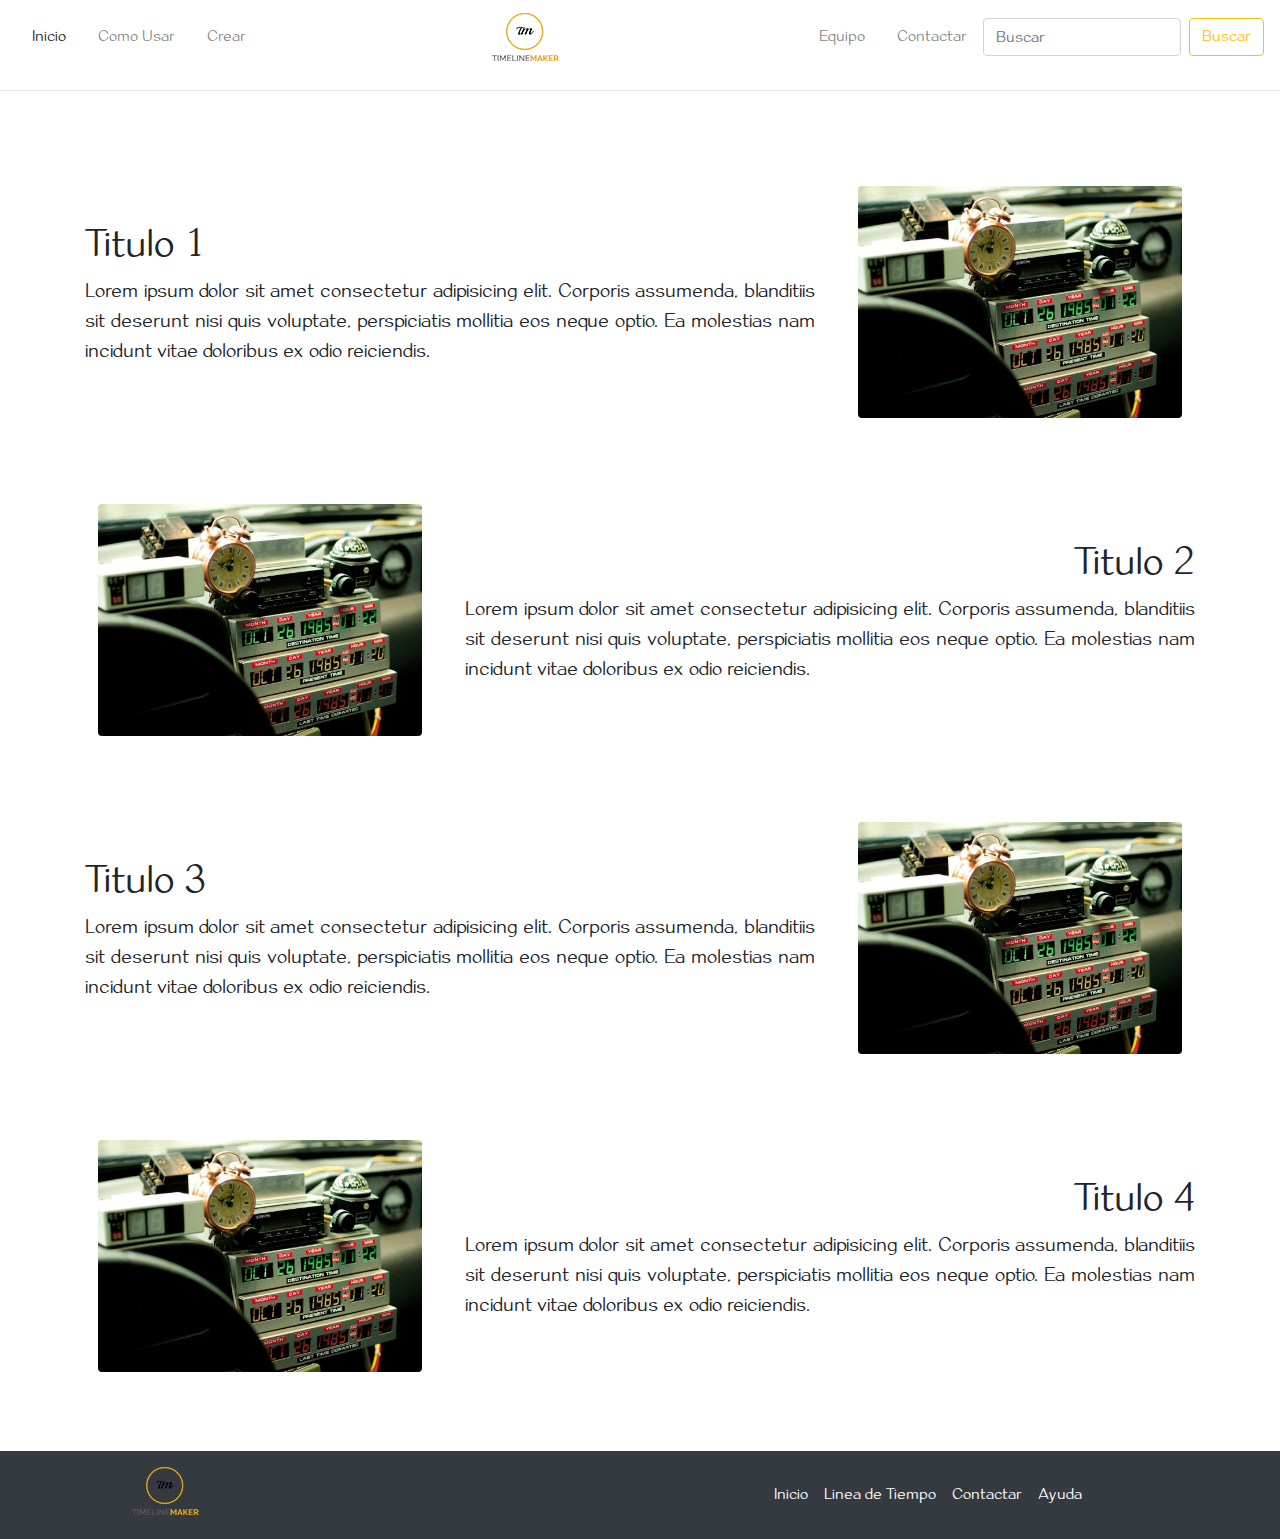
==== ayuda.html @ af00ca88 "enlaces" ====
<!DOCTYPE html>
<html lang="en">
  <head>
    <meta charset="UTF-8" />
    <meta
      name="viewport"
      content="width=device-width, initial-scale=1.0 user-scalable=no"
    />
    <link rel="stylesheet" href="css/bootstrap.min.css" />
    <link rel="stylesheet" href="css/estilo.css" />
    <link rel="stylesheet" href="css/image-modal.css" />
    <script src="js/jquery-3.5.1.min.js"></script>
    <script src="js/bootstrap.min.js"></script>
    <title>Inicio</title>
  </head>
  <body>
    <nav class="navbar navbar-expand-lg navbar-light">
      <!-- LOGO -->
      <!-- Se muestra solo en pantallas pequeñas a la izquierda del menu -->
      <div class="d-block d-sm-none d-sm-block d-md-block d-lg-none">
        <img
          src="img/logo-timelime-maker2.png"
          class="d-inline-block align-top"
          alt="Logo Liga Española"
        />
      </div>

      <button
        class="navbar-toggler"
        type="button"
        data-toggle="collapse"
        data-target="#navbarSupportedContent"
        aria-controls="navbarSupportedContent"
        aria-expanded="false"
        aria-label="Toggle navigation"
      >
        <span class="navbar-toggler-icon"></span>
      </button>

      <div class="collapse navbar-collapse" id="navbarSupportedContent">
        <ul class="navbar-nav mr-auto" id="nav-principal">
          <li class="nav-item active">
            <a class="nav-link" href="index.html">Inicio</a>
          </li>
          <li class="nav-item">
            <a class="nav-link" href="#">Como Usar</a>
          </li>
          <li class="nav-item">
            <a class="nav-link" href="#">Crear</a>
          </li>
        </ul>
        <!-- LOGO -->
        <!-- Se muestra en pantallas grandes al centro del menu -->
        <div class="d-none d-lg-block">
          <a class="navbar-brand" href="index.html">
            <img
              src="img/logo-timelime-maker2.png"
              class="d-inline-block align-top"
              alt="Logo Liga Española"
            />
          </a>
        </div>
        <ul class="navbar-nav ml-auto" id="nav-principal">
          <li class="nav-item">
            <a class="nav-link" href="integrantes.html">Equipo</a>
          </li>
          <li class="nav-item">
            <a class="nav-link" href="Contacto.html">Contactar</a>
          </li>
        </ul>

        <!-- BUSCADOR -->
        <form class="form-inline my-2 my-lg-0">
          <input
            class="form-control mr-sm-2"
            type="search"
            placeholder="Buscar"
            aria-label="Search"
          />
          <button class="btn btn-outline-warning my-2 my-sm-0" type="submit">
            Buscar
          </button>
        </form>
      </div>
    </nav>
    <hr />
    <br />
    <!-- Modal-->
    <div
      class="modal fade bd-example-modal-xl"
      tabindex="-1"
      role="dialog"
      aria-labelledby="myLargeModalLabel"
      aria-hidden="true"
    >
      <div class="modal-dialog modal-xl modal-dialog-centered" role="document">
        <div class="modal-content">
          <div class="modal-header">
            <h5 class="modal-title" id="exampleModalCenterTitle">
              Modal title
            </h5>
            <button
              type="button"
              class="close"
              data-dismiss="modal"
              aria-label="Close"
            >
              <span aria-hidden="true">&times;</span>
            </button>
          </div>
          <div class="modal-body">
            <div id="modal-img" class="text-center"></div>
          </div>
        </div>
      </div>
    </div>
    <!-- CONTAINER -->
    <div class="container">
      <div class="row row-cols-1 row-cols-md-2 justify-content-center mt-5">
        <div class="col-12 col-md-8 mb-4 align-self-center">
          <h1 id="titulo1">Titulo 1</h1>
          <p class="lead text-justify">
            Lorem ipsum dolor sit amet consectetur adipisicing elit. Corporis
            assumenda, blanditiis sit deserunt nisi quis voluptate, perspiciatis
            mollitia eos neque optio. Ea molestias nam incidunt vitae doloribus
            ex odio reiciendis.
          </p>
        </div>

        <div class="col-12 col-md-4 align-self-center mb-4 text-ceter">
          <button
            type="button"
            class="btn btn-link enlace"
            value="1"
            data-toggle="modal"
            data-target=".bd-example-modal-xl"
          >
            <img src="img/prueba.jpg" class="rounded imagen" alt="" />
          </button>
        </div>
      </div>
      <div class="row row-cols-1 row-cols-md-2 justify-content-center mt-5">
        <div class="col-12 col-md-8 mb-4 order-1 order-md-12 align-self-center">
          <h1 id="titulo2" class="text-md-right text-left">Titulo 2</h1>
          <p class="lead text-justify">
            Lorem ipsum dolor sit amet consectetur adipisicing elit. Corporis
            assumenda, blanditiis sit deserunt nisi quis voluptate, perspiciatis
            mollitia eos neque optio. Ea molestias nam incidunt vitae doloribus
            ex odio reiciendis.
          </p>
        </div>
        <div class="col-12 col-md-4 order-12 order-md-1 align-self-center mb-4">
          <button
            type="button"
            class="btn btn-link enlace"
            value="2"
            data-toggle="modal"
            data-target=".bd-example-modal-xl"
          >
            <img src="img/prueba.jpg" class="rounded imagen" alt="" />
          </button>
        </div>
      </div>
      <div class="row row-cols-1 row-cols-md-2 justify-content-center mt-5">
        <div class="col-12 col-md-8 mb-4 align-self-center">
          <h1 id="titulo3">Titulo 3</h1>
          <p class="lead text-justify">
            Lorem ipsum dolor sit amet consectetur adipisicing elit. Corporis
            assumenda, blanditiis sit deserunt nisi quis voluptate, perspiciatis
            mollitia eos neque optio. Ea molestias nam incidunt vitae doloribus
            ex odio reiciendis.
          </p>
        </div>
        <div class="col-12 col-md-4 align-self-center mb-4">
          <button
            type="button"
            class="btn btn-link enlace"
            value="3"
            data-toggle="modal"
            data-target=".bd-example-modal-xl"
          >
            <img src="img/prueba.jpg" class="rounded imagen" alt="" />
          </button>
        </div>
      </div>
      <div class="row row-cols-1 row-cols-md-2 justify-content-center mt-5">
        <div class="col-12 col-md-8 mb-4 order-1 order-md-12 align-self-center">
          <h1 id="titulo4" class="text-md-right text-left">Titulo 4</h1>
          <p class="lead text-justify">
            Lorem ipsum dolor sit amet consectetur adipisicing elit. Corporis
            assumenda, blanditiis sit deserunt nisi quis voluptate, perspiciatis
            mollitia eos neque optio. Ea molestias nam incidunt vitae doloribus
            ex odio reiciendis.
          </p>
        </div>
        <div class="col-12 col-md-4 order-12 order-md-1 align-self-center mb-4">
          <button
            type="button"
            class="btn btn-link enlace"
            value="4"
            data-toggle="modal"
            data-target=".bd-example-modal-xl"
          >
            <img src="img/prueba.jpg" class="rounded imagen" alt="" />
          </button>
        </div>
      </div>
    </div>
    <br /><br />
    <script src="js/ayuda.js"></script>
    <!-- FOOTER -->
    <footer class="footer mt-auto py-3">
      <div class="container">
        <div class="row">
          <div class="col-md-2 text-center">
            <img src="img/logo-timelime-maker2.png" alt="Logo La Liga Española" />
          </div>
          <div class="col-md-5 ml-auto">
            <nav class="navbar navbar-expand-lg" id="footer-nav">
              <ul class="navbar-nav">
                <li class="nav-item active">
                  <a class="nav-link" href="index.html">Inicio</a>
                </li>
                <li class="nav-item">
                  <a class="nav-link" href="#">Linea de Tiempo</a>
                </li>
                <li class="nav-item">
                  <a class="nav-link" href="#">Contactar</a>
                </li>
                <li class="nav-item">
                  <a class="nav-link" href="#">Ayuda</a>
                </li>
              </ul>
            </nav>
          </div>
        </div>
      </div>
    </footer>
  </body>
</html>
---- css/estilo.css ----
/* .img-slider {
    width: 100%;
} */

/* .carousel-item {
    width: 100%;
    max-height: 890px
} */

body {
    font-family: 'Violina Regular';
    /* font-family: 'Kingsmen_D'; */
}

/* Estilos para nav */
nav #nav-principal li a {
    padding: 0.5rem 1rem;
    transition: all 0.2s linear;
    border-radius: 5px;
}

nav #nav-principal li a:hover {
    color: white;
    background: #F5A623;
}

/* Modificando tamaño a img de slider */
#tam-img1 {
    height: 780px;
}

#tam-img2 {
    height: 780px;
}

#tam-img3 {
    height: 780px;
}

#texto-slider {
    margin-bottom: 320px;
}

/* Diseñando estilo para footer */
footer {
    background-color: #343a40;
}

#footer-nav ul li a {
    color: white;

}

/* Modificando tamaño a slider para dispositivos con pantalla pequeña */

@media (max-width: 480px) {

    .carousel-inner {
        width: 100%;
        max-height: 500px !important;
    }
}


/* FUENTES */

@font-face {
    font-family: 'Violina Regular';
    src: url('../font/Violina\ Regular.otf');
}

@font-face {
    font-family: 'Kingsmen_D';
    src: url('../font/Kingsmen_D.otf');
}
---- css/image-modal.css ----
.imagen_modal {
  width: 100%;
}
.imagen {
  width: 100%;
}
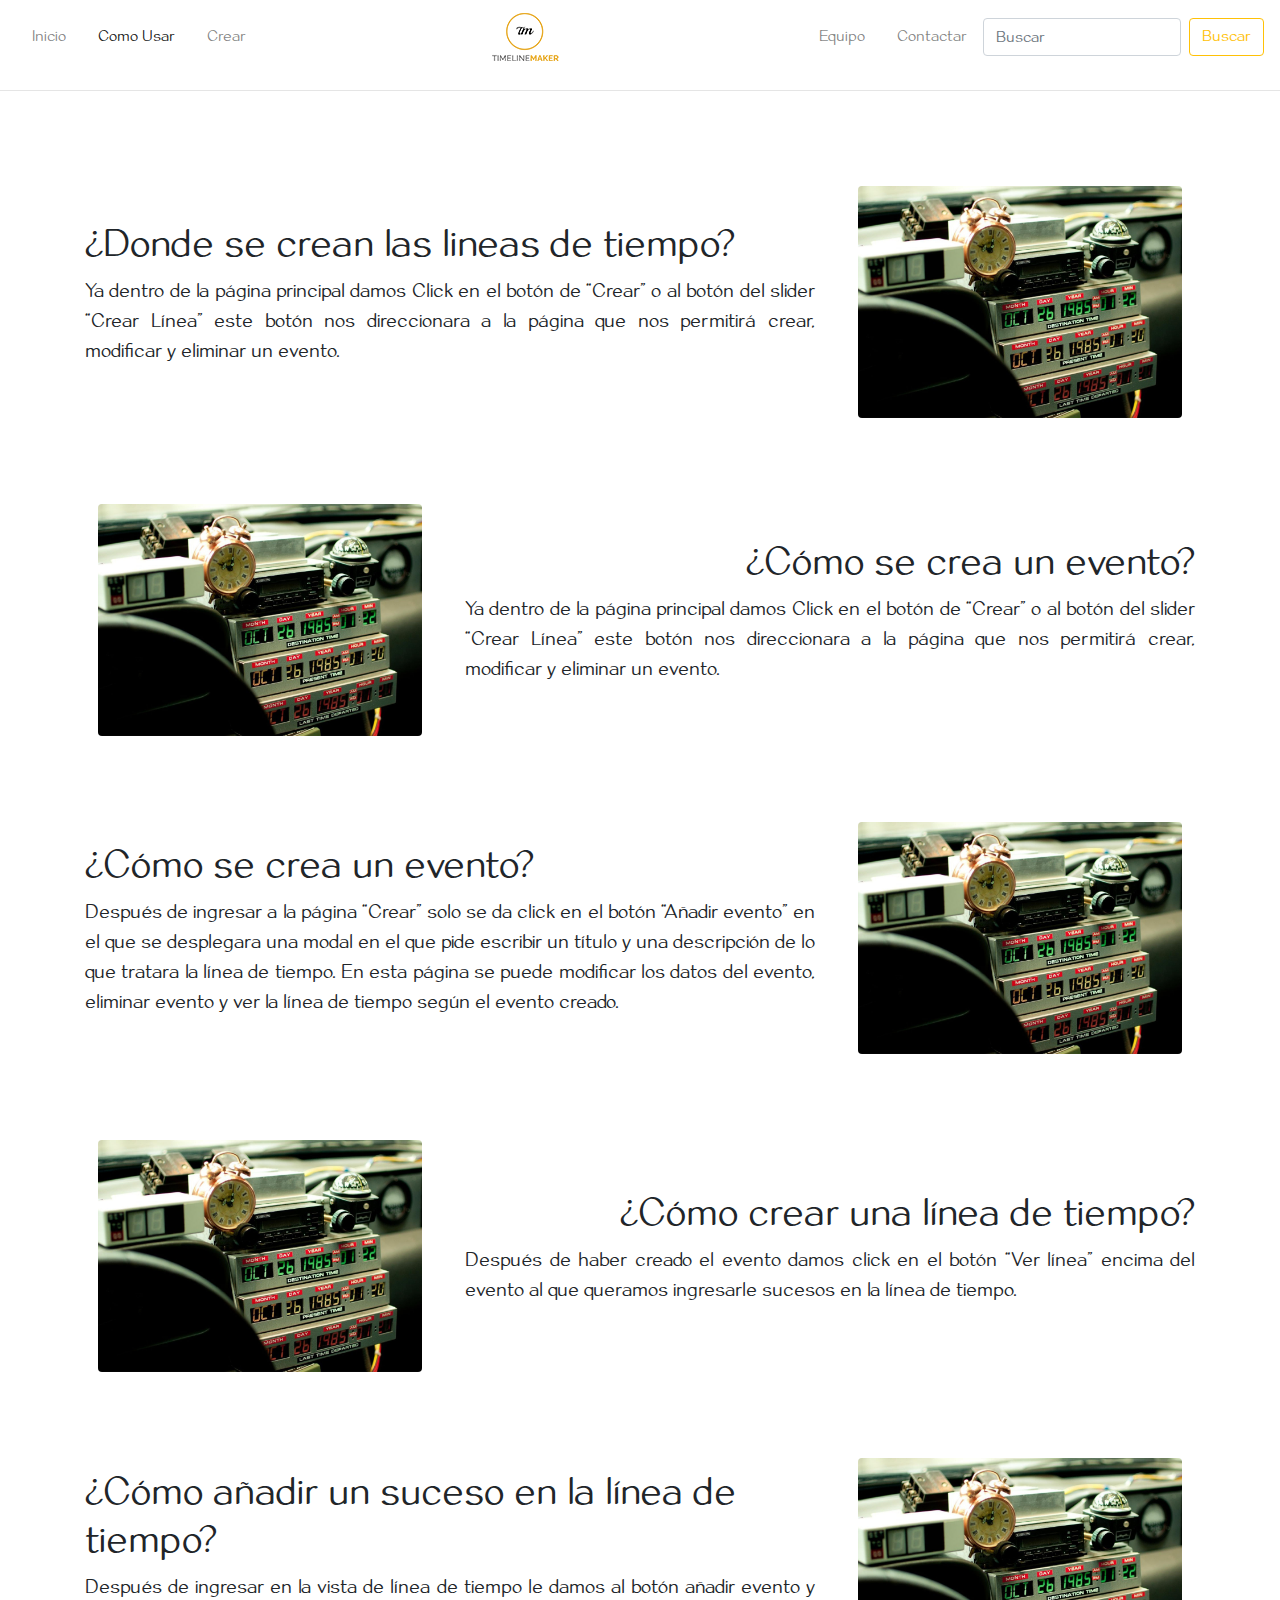
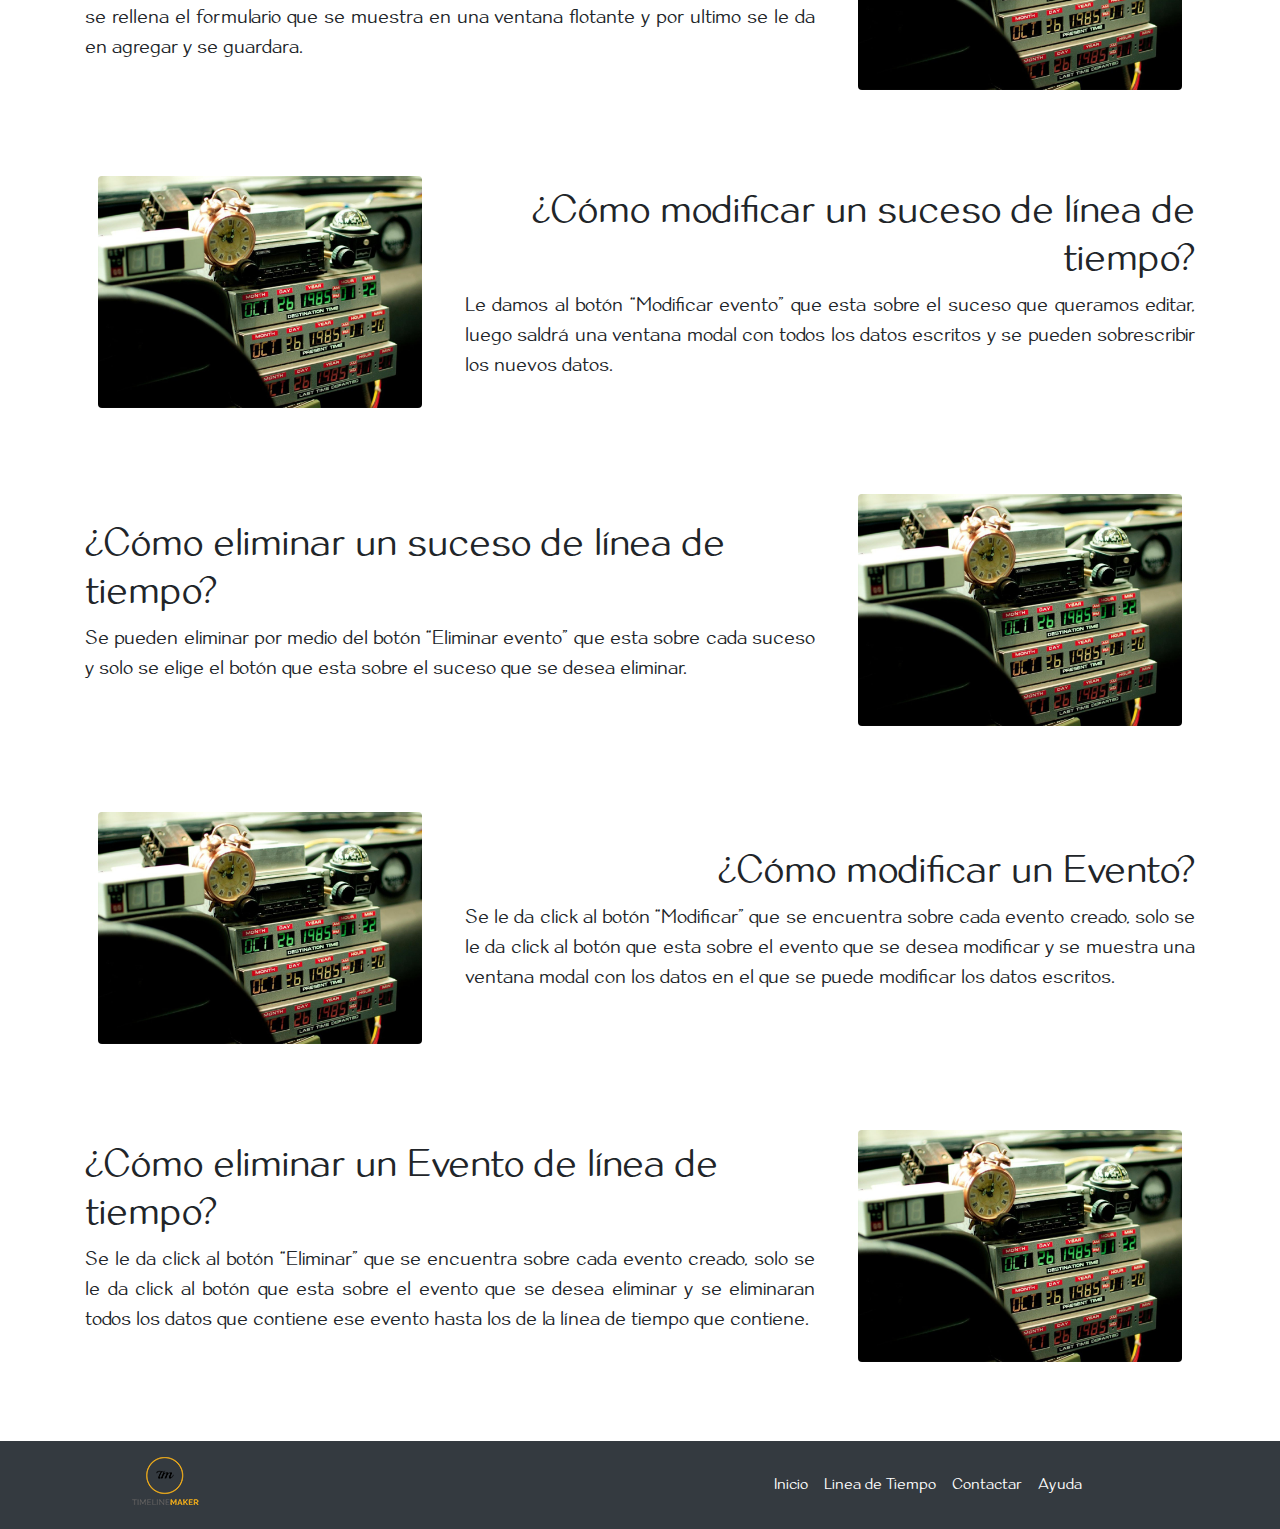
==== commit b7909a0c: "Modificando url y haciendo tutorial de ayuda" ====
--- a/ayuda.html
+++ b/ayuda.html
@@ -39,14 +39,14 @@
 
       <div class="collapse navbar-collapse" id="navbarSupportedContent">
         <ul class="navbar-nav mr-auto" id="nav-principal">
+          <li class="nav-item">
+            <a class="nav-link" href="index.html">Inicio</a>
+          </li>
           <li class="nav-item active">
-            <a class="nav-link" href="index.html">Inicio</a>
+            <a class="nav-link" href="#">Como Usar</a>
           </li>
           <li class="nav-item">
-            <a class="nav-link" href="#">Como Usar</a>
-          </li>
-          <li class="nav-item">
-            <a class="nav-link" href="#">Crear</a>
+            <a class="nav-link" href="crear.html">Crear</a>
           </li>
         </ul>
         <!-- LOGO -->
@@ -118,12 +118,11 @@
     <div class="container">
       <div class="row row-cols-1 row-cols-md-2 justify-content-center mt-5">
         <div class="col-12 col-md-8 mb-4 align-self-center">
-          <h1 id="titulo1">Titulo 1</h1>
-          <p class="lead text-justify">
-            Lorem ipsum dolor sit amet consectetur adipisicing elit. Corporis
-            assumenda, blanditiis sit deserunt nisi quis voluptate, perspiciatis
-            mollitia eos neque optio. Ea molestias nam incidunt vitae doloribus
-            ex odio reiciendis.
+          <h1 id="titulo1">¿Donde se crean las lineas de tiempo?</h1>
+          <p class="lead text-justify">
+            Ya dentro de la página principal damos Click en el botón de “Crear”
+            o al botón del slider “Crear Línea” este botón nos direccionara a la
+            página que nos permitirá crear, modificar y eliminar un evento.
           </p>
         </div>
 
@@ -141,12 +140,13 @@
       </div>
       <div class="row row-cols-1 row-cols-md-2 justify-content-center mt-5">
         <div class="col-12 col-md-8 mb-4 order-1 order-md-12 align-self-center">
-          <h1 id="titulo2" class="text-md-right text-left">Titulo 2</h1>
-          <p class="lead text-justify">
-            Lorem ipsum dolor sit amet consectetur adipisicing elit. Corporis
-            assumenda, blanditiis sit deserunt nisi quis voluptate, perspiciatis
-            mollitia eos neque optio. Ea molestias nam incidunt vitae doloribus
-            ex odio reiciendis.
+          <h1 id="titulo2" class="text-md-right text-left">
+            ¿Cómo se crea un evento?
+          </h1>
+          <p class="lead text-justify">
+            Ya dentro de la página principal damos Click en el botón de “Crear”
+            o al botón del slider “Crear Línea” este botón nos direccionara a la
+            página que nos permitirá crear, modificar y eliminar un evento.
           </p>
         </div>
         <div class="col-12 col-md-4 order-12 order-md-1 align-self-center mb-4">
@@ -163,12 +163,13 @@
       </div>
       <div class="row row-cols-1 row-cols-md-2 justify-content-center mt-5">
         <div class="col-12 col-md-8 mb-4 align-self-center">
-          <h1 id="titulo3">Titulo 3</h1>
-          <p class="lead text-justify">
-            Lorem ipsum dolor sit amet consectetur adipisicing elit. Corporis
-            assumenda, blanditiis sit deserunt nisi quis voluptate, perspiciatis
-            mollitia eos neque optio. Ea molestias nam incidunt vitae doloribus
-            ex odio reiciendis.
+          <h1 id="titulo3">¿Cómo se crea un evento?</h1>
+          <p class="lead text-justify">
+            Después de ingresar a la página “Crear” solo se da click en el botón
+            “Añadir evento” en el que se desplegara una modal en el que pide
+            escribir un título y una descripción de lo que tratara la línea de
+            tiempo. En esta página se puede modificar los datos del evento,
+            eliminar evento y ver la línea de tiempo según el evento creado.
           </p>
         </div>
         <div class="col-12 col-md-4 align-self-center mb-4">
@@ -185,12 +186,13 @@
       </div>
       <div class="row row-cols-1 row-cols-md-2 justify-content-center mt-5">
         <div class="col-12 col-md-8 mb-4 order-1 order-md-12 align-self-center">
-          <h1 id="titulo4" class="text-md-right text-left">Titulo 4</h1>
-          <p class="lead text-justify">
-            Lorem ipsum dolor sit amet consectetur adipisicing elit. Corporis
-            assumenda, blanditiis sit deserunt nisi quis voluptate, perspiciatis
-            mollitia eos neque optio. Ea molestias nam incidunt vitae doloribus
-            ex odio reiciendis.
+          <h1 id="titulo4" class="text-md-right text-left">
+            ¿Cómo crear una línea de tiempo?
+          </h1>
+          <p class="lead text-justify">
+            Después de haber creado el evento damos click en el botón “Ver
+            línea” encima del evento al que queramos ingresarle sucesos en la
+            línea de tiempo.
           </p>
         </div>
         <div class="col-12 col-md-4 order-12 order-md-1 align-self-center mb-4">
@@ -198,6 +200,120 @@
             type="button"
             class="btn btn-link enlace"
             value="4"
+            data-toggle="modal"
+            data-target=".bd-example-modal-xl"
+          >
+            <img src="img/prueba.jpg" class="rounded imagen" alt="" />
+          </button>
+        </div>
+      </div>
+      <div class="row row-cols-1 row-cols-md-2 justify-content-center mt-5">
+        <div class="col-12 col-md-8 mb-4 align-self-center">
+          <h1 id="titulo1">¿Cómo añadir un suceso en la línea de tiempo?</h1>
+          <p class="lead text-justify">
+            Después de ingresar en la vista de línea de tiempo le damos al botón
+            añadir evento y se rellena el formulario que se muestra en una
+            ventana flotante y por ultimo se le da en agregar y se guardara.
+          </p>
+        </div>
+
+        <div class="col-12 col-md-4 align-self-center mb-4 text-ceter">
+          <button
+            type="button"
+            class="btn btn-link enlace"
+            value="5"
+            data-toggle="modal"
+            data-target=".bd-example-modal-xl"
+          >
+            <img src="img/prueba.jpg" class="rounded imagen" alt="" />
+          </button>
+        </div>
+      </div>
+      <div class="row row-cols-1 row-cols-md-2 justify-content-center mt-5">
+        <div class="col-12 col-md-8 mb-4 order-1 order-md-12 align-self-center">
+          <h1 id="titulo4" class="text-md-right text-left">
+            ¿Cómo modificar un suceso de línea de tiempo?
+          </h1>
+          <p class="lead text-justify">
+            Le damos al botón “Modificar evento” que esta sobre el suceso que
+            queramos editar, luego saldrá una ventana modal con todos los datos
+            escritos y se pueden sobrescribir los nuevos datos.
+          </p>
+        </div>
+        <div class="col-12 col-md-4 order-12 order-md-1 align-self-center mb-4">
+          <button
+            type="button"
+            class="btn btn-link enlace"
+            value="6"
+            data-toggle="modal"
+            data-target=".bd-example-modal-xl"
+          >
+            <img src="img/prueba.jpg" class="rounded imagen" alt="" />
+          </button>
+        </div>
+      </div>
+      <div class="row row-cols-1 row-cols-md-2 justify-content-center mt-5">
+        <div class="col-12 col-md-8 mb-4 align-self-center">
+          <h1 id="titulo1">¿Cómo eliminar un suceso de línea de tiempo?</h1>
+          <p class="lead text-justify">
+            Se pueden eliminar por medio del botón “Eliminar evento” que esta
+            sobre cada suceso y solo se elige el botón que esta sobre el suceso
+            que se desea eliminar.
+          </p>
+        </div>
+
+        <div class="col-12 col-md-4 align-self-center mb-4 text-ceter">
+          <button
+            type="button"
+            class="btn btn-link enlace"
+            value="7"
+            data-toggle="modal"
+            data-target=".bd-example-modal-xl"
+          >
+            <img src="img/prueba.jpg" class="rounded imagen" alt="" />
+          </button>
+        </div>
+      </div>
+      <div class="row row-cols-1 row-cols-md-2 justify-content-center mt-5">
+        <div class="col-12 col-md-8 mb-4 order-1 order-md-12 align-self-center">
+          <h1 id="titulo4" class="text-md-right text-left">
+            ¿Cómo modificar un Evento?
+          </h1>
+          <p class="lead text-justify">
+            Se le da click al botón “Modificar” que se encuentra sobre cada
+            evento creado, solo se le da click al botón que esta sobre el evento
+            que se desea modificar y se muestra una ventana modal con los datos
+            en el que se puede modificar los datos escritos.
+          </p>
+        </div>
+        <div class="col-12 col-md-4 order-12 order-md-1 align-self-center mb-4">
+          <button
+            type="button"
+            class="btn btn-link enlace"
+            value="8"
+            data-toggle="modal"
+            data-target=".bd-example-modal-xl"
+          >
+            <img src="img/prueba.jpg" class="rounded imagen" alt="" />
+          </button>
+        </div>
+      </div>
+      <div class="row row-cols-1 row-cols-md-2 justify-content-center mt-5">
+        <div class="col-12 col-md-8 mb-4 align-self-center">
+          <h1 id="titulo1">¿Cómo eliminar un Evento de línea de tiempo?</h1>
+          <p class="lead text-justify">
+            Se le da click al botón “Eliminar” que se encuentra sobre cada
+            evento creado, solo se le da click al botón que esta sobre el evento
+            que se desea eliminar y se eliminaran todos los datos que contiene
+            ese evento hasta los de la línea de tiempo que contiene.
+          </p>
+        </div>
+
+        <div class="col-12 col-md-4 align-self-center mb-4 text-ceter">
+          <button
+            type="button"
+            class="btn btn-link enlace"
+            value="9"
             data-toggle="modal"
             data-target=".bd-example-modal-xl"
           >
@@ -213,7 +329,10 @@
       <div class="container">
         <div class="row">
           <div class="col-md-2 text-center">
-            <img src="img/logo-timelime-maker2.png" alt="Logo La Liga Española" />
+            <img
+              src="img/logo-timelime-maker2.png"
+              alt="Logo La Liga Española"
+            />
           </div>
           <div class="col-md-5 ml-auto">
             <nav class="navbar navbar-expand-lg" id="footer-nav">
@@ -222,10 +341,10 @@
                   <a class="nav-link" href="index.html">Inicio</a>
                 </li>
                 <li class="nav-item">
-                  <a class="nav-link" href="#">Linea de Tiempo</a>
+                  <a class="nav-link" href="crear.html">Linea de Tiempo</a>
                 </li>
                 <li class="nav-item">
-                  <a class="nav-link" href="#">Contactar</a>
+                  <a class="nav-link" href="Contacto.html">Contactar</a>
                 </li>
                 <li class="nav-item">
                   <a class="nav-link" href="#">Ayuda</a>
--- a/css/estilo.css
+++ b/css/estilo.css
@@ -1,12 +1,3 @@
-/* .img-slider {
-    width: 100%;
-} */
-
-/* .carousel-item {
-    width: 100%;
-    max-height: 890px
-} */
-
 body {
     font-family: 'Violina Regular';
     /* font-family: 'Kingsmen_D'; */
@@ -24,26 +15,23 @@
     background: #F5A623;
 }
 
-/* Modificando tamaño a img de slider */
-#tam-img1 {
-    height: 780px;
+#texto-slider{
+    margin-bottom: 40%;
 }
 
-#tam-img2 {
-    height: 780px;
+
+/* Diseñando estilo para footer */
+.footer {
+    width: 100%;
+    background-color: #343a40;
 }
 
-#tam-img3 {
-    height: 780px;
+.footer-copyright{
+    color: white;
 }
 
-#texto-slider {
-    margin-bottom: 320px;
-}
-
-/* Diseñando estilo para footer */
-footer {
-    background-color: #343a40;
+.footer-text{
+    color: #F5A623;
 }
 
 #footer-nav ul li a {
@@ -53,14 +41,41 @@
 
 /* Modificando tamaño a slider para dispositivos con pantalla pequeña */
 
-@media (max-width: 480px) {
+/* @media (min-width: 480px) {
 
-    .carousel-inner {
-        width: 100%;
-        max-height: 500px !important;
+    #texto-slider{
+        margin-top: 250px;
     }
+
+    #texto-slider h1{
+        font-size: 1em;
+    }
+
+} */
+
+@media (max-width: 768px) {
+
+    #texto-slider{
+        margin-bottom: 25%;
+    }
+
+    #texto-slider h1{
+        font-size: 1.5em;
+    }
+
 }
 
+@media (max-width: 1024px) {
+
+    #texto-slider{
+        margin-bottom: 20%;
+    }
+
+    #texto-slider h1{
+        font-size: 1.5em;
+    }
+
+}
 
 /* FUENTES */
 
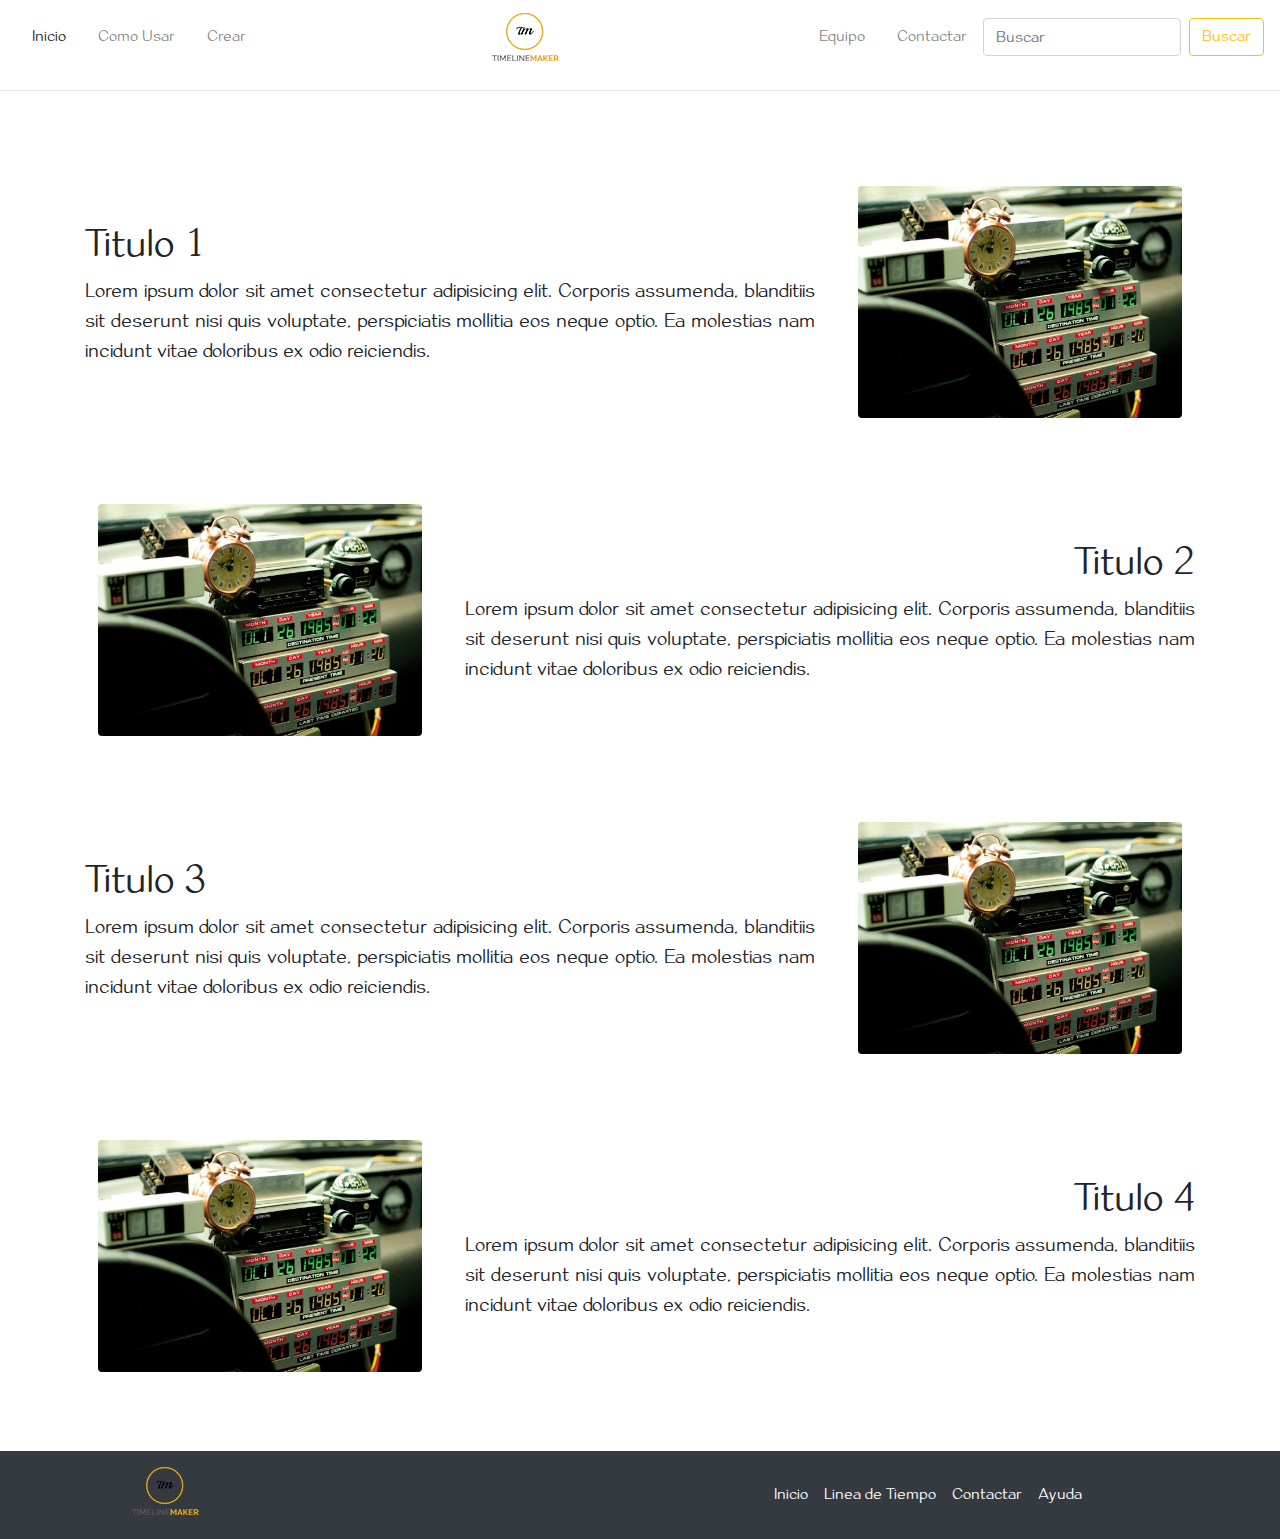
==== commit b1e05130: "Merge pull request #6 from Victor-Rodriguez/Emerson" ====
--- a/ayuda.html
+++ b/ayuda.html
@@ -39,14 +39,14 @@
 
       <div class="collapse navbar-collapse" id="navbarSupportedContent">
         <ul class="navbar-nav mr-auto" id="nav-principal">
-          <li class="nav-item">
+          <li class="nav-item active">
             <a class="nav-link" href="index.html">Inicio</a>
           </li>
-          <li class="nav-item active">
+          <li class="nav-item">
             <a class="nav-link" href="#">Como Usar</a>
           </li>
           <li class="nav-item">
-            <a class="nav-link" href="crear.html">Crear</a>
+            <a class="nav-link" href="#">Crear</a>
           </li>
         </ul>
         <!-- LOGO -->
@@ -118,11 +118,12 @@
     <div class="container">
       <div class="row row-cols-1 row-cols-md-2 justify-content-center mt-5">
         <div class="col-12 col-md-8 mb-4 align-self-center">
-          <h1 id="titulo1">¿Donde se crean las lineas de tiempo?</h1>
-          <p class="lead text-justify">
-            Ya dentro de la página principal damos Click en el botón de “Crear”
-            o al botón del slider “Crear Línea” este botón nos direccionara a la
-            página que nos permitirá crear, modificar y eliminar un evento.
+          <h1 id="titulo1">Titulo 1</h1>
+          <p class="lead text-justify">
+            Lorem ipsum dolor sit amet consectetur adipisicing elit. Corporis
+            assumenda, blanditiis sit deserunt nisi quis voluptate, perspiciatis
+            mollitia eos neque optio. Ea molestias nam incidunt vitae doloribus
+            ex odio reiciendis.
           </p>
         </div>
 
@@ -140,13 +141,12 @@
       </div>
       <div class="row row-cols-1 row-cols-md-2 justify-content-center mt-5">
         <div class="col-12 col-md-8 mb-4 order-1 order-md-12 align-self-center">
-          <h1 id="titulo2" class="text-md-right text-left">
-            ¿Cómo se crea un evento?
-          </h1>
-          <p class="lead text-justify">
-            Ya dentro de la página principal damos Click en el botón de “Crear”
-            o al botón del slider “Crear Línea” este botón nos direccionara a la
-            página que nos permitirá crear, modificar y eliminar un evento.
+          <h1 id="titulo2" class="text-md-right text-left">Titulo 2</h1>
+          <p class="lead text-justify">
+            Lorem ipsum dolor sit amet consectetur adipisicing elit. Corporis
+            assumenda, blanditiis sit deserunt nisi quis voluptate, perspiciatis
+            mollitia eos neque optio. Ea molestias nam incidunt vitae doloribus
+            ex odio reiciendis.
           </p>
         </div>
         <div class="col-12 col-md-4 order-12 order-md-1 align-self-center mb-4">
@@ -163,13 +163,12 @@
       </div>
       <div class="row row-cols-1 row-cols-md-2 justify-content-center mt-5">
         <div class="col-12 col-md-8 mb-4 align-self-center">
-          <h1 id="titulo3">¿Cómo se crea un evento?</h1>
-          <p class="lead text-justify">
-            Después de ingresar a la página “Crear” solo se da click en el botón
-            “Añadir evento” en el que se desplegara una modal en el que pide
-            escribir un título y una descripción de lo que tratara la línea de
-            tiempo. En esta página se puede modificar los datos del evento,
-            eliminar evento y ver la línea de tiempo según el evento creado.
+          <h1 id="titulo3">Titulo 3</h1>
+          <p class="lead text-justify">
+            Lorem ipsum dolor sit amet consectetur adipisicing elit. Corporis
+            assumenda, blanditiis sit deserunt nisi quis voluptate, perspiciatis
+            mollitia eos neque optio. Ea molestias nam incidunt vitae doloribus
+            ex odio reiciendis.
           </p>
         </div>
         <div class="col-12 col-md-4 align-self-center mb-4">
@@ -186,13 +185,12 @@
       </div>
       <div class="row row-cols-1 row-cols-md-2 justify-content-center mt-5">
         <div class="col-12 col-md-8 mb-4 order-1 order-md-12 align-self-center">
-          <h1 id="titulo4" class="text-md-right text-left">
-            ¿Cómo crear una línea de tiempo?
-          </h1>
-          <p class="lead text-justify">
-            Después de haber creado el evento damos click en el botón “Ver
-            línea” encima del evento al que queramos ingresarle sucesos en la
-            línea de tiempo.
+          <h1 id="titulo4" class="text-md-right text-left">Titulo 4</h1>
+          <p class="lead text-justify">
+            Lorem ipsum dolor sit amet consectetur adipisicing elit. Corporis
+            assumenda, blanditiis sit deserunt nisi quis voluptate, perspiciatis
+            mollitia eos neque optio. Ea molestias nam incidunt vitae doloribus
+            ex odio reiciendis.
           </p>
         </div>
         <div class="col-12 col-md-4 order-12 order-md-1 align-self-center mb-4">
@@ -200,120 +198,6 @@
             type="button"
             class="btn btn-link enlace"
             value="4"
-            data-toggle="modal"
-            data-target=".bd-example-modal-xl"
-          >
-            <img src="img/prueba.jpg" class="rounded imagen" alt="" />
-          </button>
-        </div>
-      </div>
-      <div class="row row-cols-1 row-cols-md-2 justify-content-center mt-5">
-        <div class="col-12 col-md-8 mb-4 align-self-center">
-          <h1 id="titulo1">¿Cómo añadir un suceso en la línea de tiempo?</h1>
-          <p class="lead text-justify">
-            Después de ingresar en la vista de línea de tiempo le damos al botón
-            añadir evento y se rellena el formulario que se muestra en una
-            ventana flotante y por ultimo se le da en agregar y se guardara.
-          </p>
-        </div>
-
-        <div class="col-12 col-md-4 align-self-center mb-4 text-ceter">
-          <button
-            type="button"
-            class="btn btn-link enlace"
-            value="5"
-            data-toggle="modal"
-            data-target=".bd-example-modal-xl"
-          >
-            <img src="img/prueba.jpg" class="rounded imagen" alt="" />
-          </button>
-        </div>
-      </div>
-      <div class="row row-cols-1 row-cols-md-2 justify-content-center mt-5">
-        <div class="col-12 col-md-8 mb-4 order-1 order-md-12 align-self-center">
-          <h1 id="titulo4" class="text-md-right text-left">
-            ¿Cómo modificar un suceso de línea de tiempo?
-          </h1>
-          <p class="lead text-justify">
-            Le damos al botón “Modificar evento” que esta sobre el suceso que
-            queramos editar, luego saldrá una ventana modal con todos los datos
-            escritos y se pueden sobrescribir los nuevos datos.
-          </p>
-        </div>
-        <div class="col-12 col-md-4 order-12 order-md-1 align-self-center mb-4">
-          <button
-            type="button"
-            class="btn btn-link enlace"
-            value="6"
-            data-toggle="modal"
-            data-target=".bd-example-modal-xl"
-          >
-            <img src="img/prueba.jpg" class="rounded imagen" alt="" />
-          </button>
-        </div>
-      </div>
-      <div class="row row-cols-1 row-cols-md-2 justify-content-center mt-5">
-        <div class="col-12 col-md-8 mb-4 align-self-center">
-          <h1 id="titulo1">¿Cómo eliminar un suceso de línea de tiempo?</h1>
-          <p class="lead text-justify">
-            Se pueden eliminar por medio del botón “Eliminar evento” que esta
-            sobre cada suceso y solo se elige el botón que esta sobre el suceso
-            que se desea eliminar.
-          </p>
-        </div>
-
-        <div class="col-12 col-md-4 align-self-center mb-4 text-ceter">
-          <button
-            type="button"
-            class="btn btn-link enlace"
-            value="7"
-            data-toggle="modal"
-            data-target=".bd-example-modal-xl"
-          >
-            <img src="img/prueba.jpg" class="rounded imagen" alt="" />
-          </button>
-        </div>
-      </div>
-      <div class="row row-cols-1 row-cols-md-2 justify-content-center mt-5">
-        <div class="col-12 col-md-8 mb-4 order-1 order-md-12 align-self-center">
-          <h1 id="titulo4" class="text-md-right text-left">
-            ¿Cómo modificar un Evento?
-          </h1>
-          <p class="lead text-justify">
-            Se le da click al botón “Modificar” que se encuentra sobre cada
-            evento creado, solo se le da click al botón que esta sobre el evento
-            que se desea modificar y se muestra una ventana modal con los datos
-            en el que se puede modificar los datos escritos.
-          </p>
-        </div>
-        <div class="col-12 col-md-4 order-12 order-md-1 align-self-center mb-4">
-          <button
-            type="button"
-            class="btn btn-link enlace"
-            value="8"
-            data-toggle="modal"
-            data-target=".bd-example-modal-xl"
-          >
-            <img src="img/prueba.jpg" class="rounded imagen" alt="" />
-          </button>
-        </div>
-      </div>
-      <div class="row row-cols-1 row-cols-md-2 justify-content-center mt-5">
-        <div class="col-12 col-md-8 mb-4 align-self-center">
-          <h1 id="titulo1">¿Cómo eliminar un Evento de línea de tiempo?</h1>
-          <p class="lead text-justify">
-            Se le da click al botón “Eliminar” que se encuentra sobre cada
-            evento creado, solo se le da click al botón que esta sobre el evento
-            que se desea eliminar y se eliminaran todos los datos que contiene
-            ese evento hasta los de la línea de tiempo que contiene.
-          </p>
-        </div>
-
-        <div class="col-12 col-md-4 align-self-center mb-4 text-ceter">
-          <button
-            type="button"
-            class="btn btn-link enlace"
-            value="9"
             data-toggle="modal"
             data-target=".bd-example-modal-xl"
           >
@@ -329,10 +213,7 @@
       <div class="container">
         <div class="row">
           <div class="col-md-2 text-center">
-            <img
-              src="img/logo-timelime-maker2.png"
-              alt="Logo La Liga Española"
-            />
+            <img src="img/logo-timelime-maker2.png" alt="Logo La Liga Española" />
           </div>
           <div class="col-md-5 ml-auto">
             <nav class="navbar navbar-expand-lg" id="footer-nav">
@@ -341,10 +222,10 @@
                   <a class="nav-link" href="index.html">Inicio</a>
                 </li>
                 <li class="nav-item">
-                  <a class="nav-link" href="crear.html">Linea de Tiempo</a>
+                  <a class="nav-link" href="#">Linea de Tiempo</a>
                 </li>
                 <li class="nav-item">
-                  <a class="nav-link" href="Contacto.html">Contactar</a>
+                  <a class="nav-link" href="#">Contactar</a>
                 </li>
                 <li class="nav-item">
                   <a class="nav-link" href="#">Ayuda</a>
--- a/css/estilo.css
+++ b/css/estilo.css
@@ -15,23 +15,30 @@
     background: #F5A623;
 }
 
+/*Dimensiones del Slider */
+/* .carousel-item{
+    height: 100vh;
+} */
+
+.carousel-inner {
+    width: 100%;
+    max-height: 700px !important;
+}
+
+#tam-img {
+    max-width: 100%;
+    
+}
+
 #texto-slider{
     margin-bottom: 40%;
 }
 
 
 /* Diseñando estilo para footer */
-.footer {
+footer {
     width: 100%;
     background-color: #343a40;
-}
-
-.footer-copyright{
-    color: white;
-}
-
-.footer-text{
-    color: #F5A623;
 }
 
 #footer-nav ul li a {
@@ -41,38 +48,25 @@
 
 /* Modificando tamaño a slider para dispositivos con pantalla pequeña */
 
-/* @media (min-width: 480px) {
+@media (max-width: 480px) {
 
+    footer {
+        position: absolute;
+        width: 100%;
+        height: 400px;
+        background-color: #343a40;
+    }
+    
+    #footer-nav ul li a {
+        color: white;
+    
+    }
     #texto-slider{
-        margin-top: 250px;
+        margin-bottom: 15%;
     }
 
     #texto-slider h1{
-        font-size: 1em;
-    }
-
-} */
-
-@media (max-width: 768px) {
-
-    #texto-slider{
-        margin-bottom: 25%;
-    }
-
-    #texto-slider h1{
-        font-size: 1.5em;
-    }
-
-}
-
-@media (max-width: 1024px) {
-
-    #texto-slider{
-        margin-bottom: 20%;
-    }
-
-    #texto-slider h1{
-        font-size: 1.5em;
+        font-size: 1.2em;
     }
 
 }
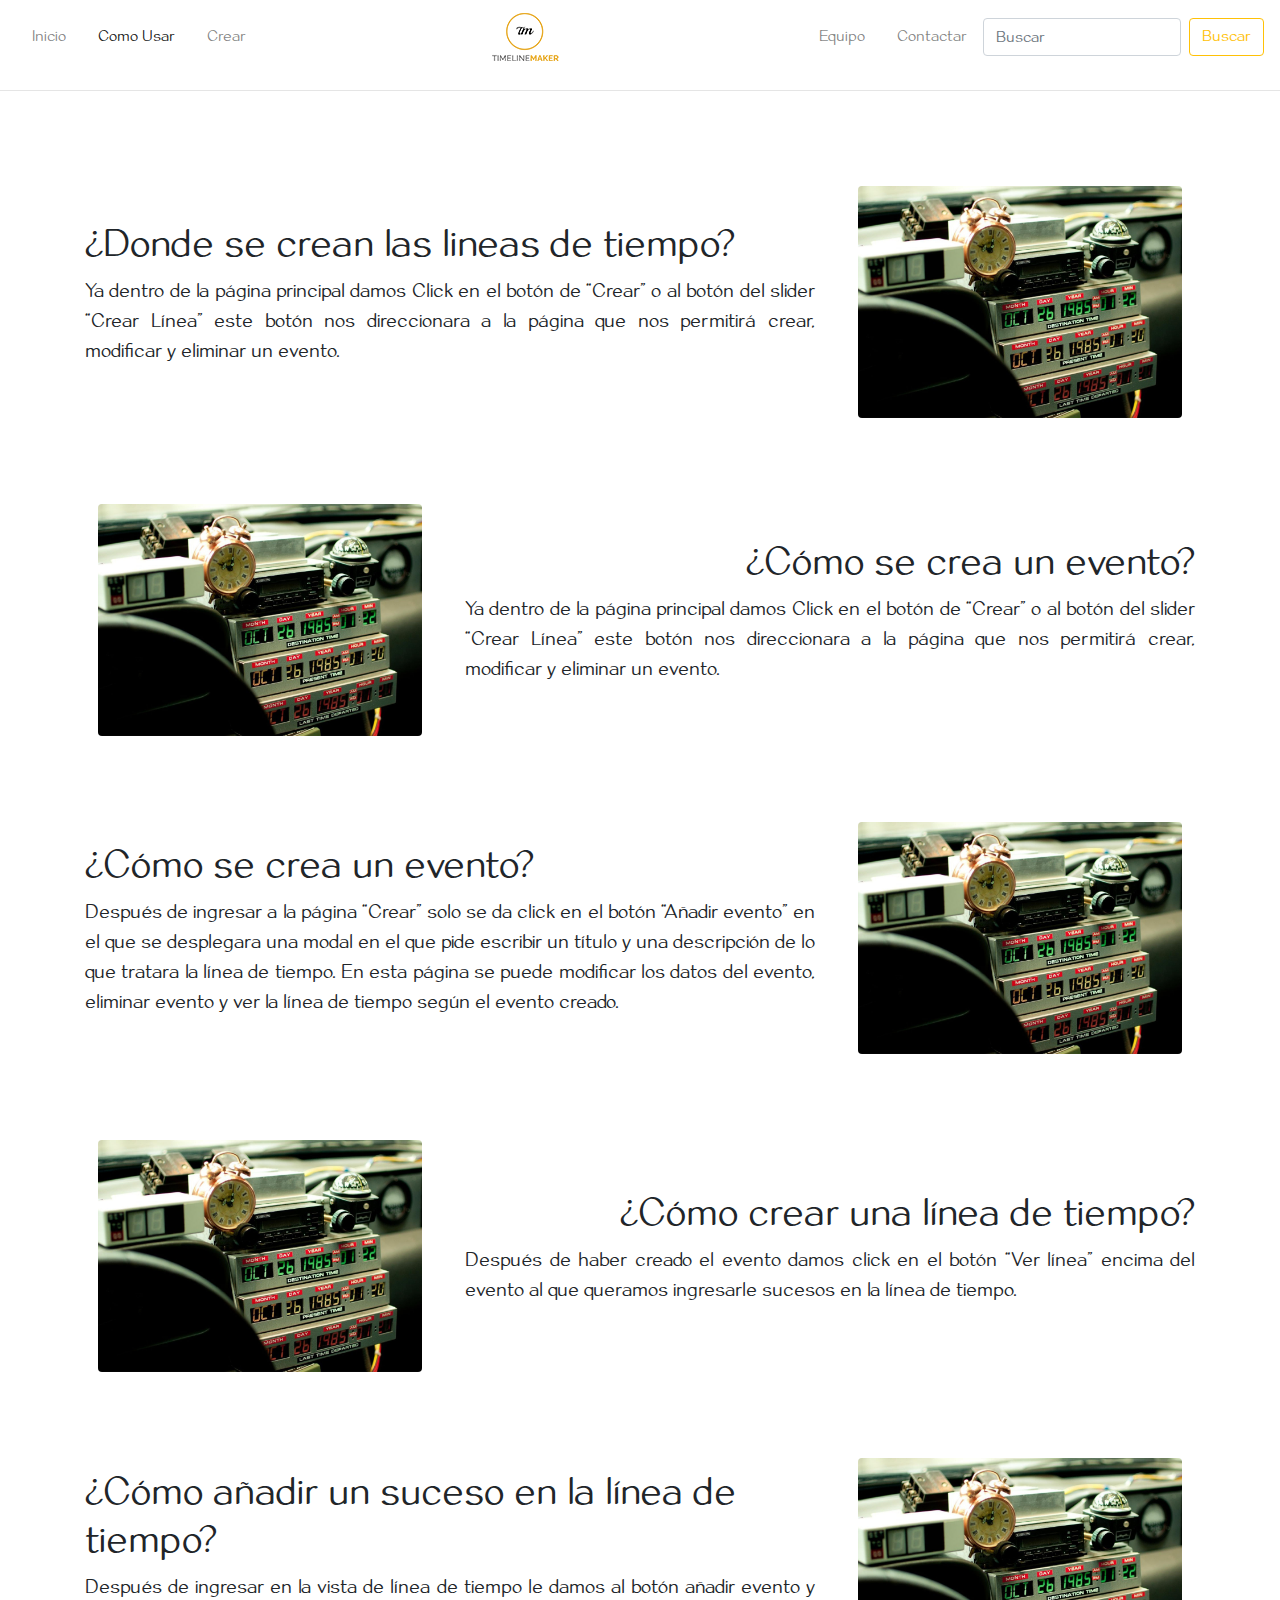
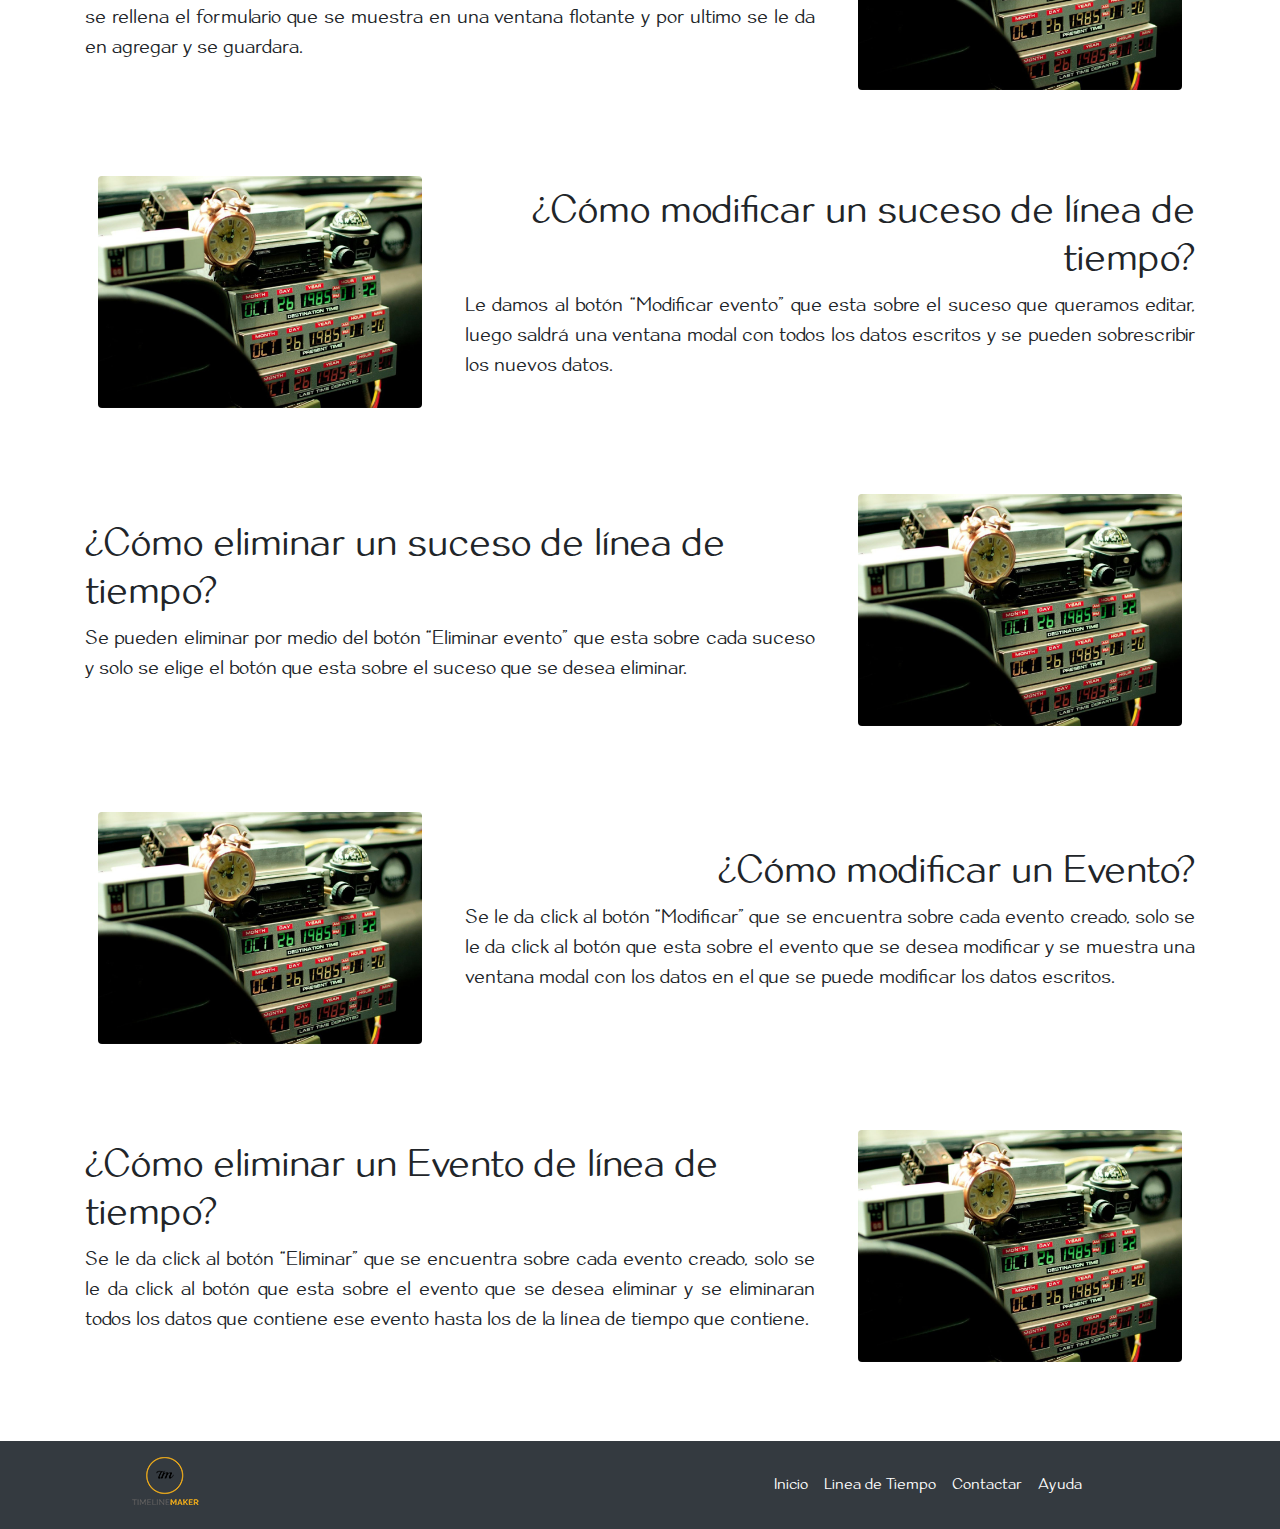
==== commit 32459c79: "Merge pull request #7 from Victor-Rodriguez/Edwin" ====
--- a/ayuda.html
+++ b/ayuda.html
@@ -39,14 +39,14 @@
 
       <div class="collapse navbar-collapse" id="navbarSupportedContent">
         <ul class="navbar-nav mr-auto" id="nav-principal">
+          <li class="nav-item">
+            <a class="nav-link" href="index.html">Inicio</a>
+          </li>
           <li class="nav-item active">
-            <a class="nav-link" href="index.html">Inicio</a>
+            <a class="nav-link" href="#">Como Usar</a>
           </li>
           <li class="nav-item">
-            <a class="nav-link" href="#">Como Usar</a>
-          </li>
-          <li class="nav-item">
-            <a class="nav-link" href="#">Crear</a>
+            <a class="nav-link" href="crear.html">Crear</a>
           </li>
         </ul>
         <!-- LOGO -->
@@ -118,12 +118,11 @@
     <div class="container">
       <div class="row row-cols-1 row-cols-md-2 justify-content-center mt-5">
         <div class="col-12 col-md-8 mb-4 align-self-center">
-          <h1 id="titulo1">Titulo 1</h1>
-          <p class="lead text-justify">
-            Lorem ipsum dolor sit amet consectetur adipisicing elit. Corporis
-            assumenda, blanditiis sit deserunt nisi quis voluptate, perspiciatis
-            mollitia eos neque optio. Ea molestias nam incidunt vitae doloribus
-            ex odio reiciendis.
+          <h1 id="titulo1">¿Donde se crean las lineas de tiempo?</h1>
+          <p class="lead text-justify">
+            Ya dentro de la página principal damos Click en el botón de “Crear”
+            o al botón del slider “Crear Línea” este botón nos direccionara a la
+            página que nos permitirá crear, modificar y eliminar un evento.
           </p>
         </div>
 
@@ -141,12 +140,13 @@
       </div>
       <div class="row row-cols-1 row-cols-md-2 justify-content-center mt-5">
         <div class="col-12 col-md-8 mb-4 order-1 order-md-12 align-self-center">
-          <h1 id="titulo2" class="text-md-right text-left">Titulo 2</h1>
-          <p class="lead text-justify">
-            Lorem ipsum dolor sit amet consectetur adipisicing elit. Corporis
-            assumenda, blanditiis sit deserunt nisi quis voluptate, perspiciatis
-            mollitia eos neque optio. Ea molestias nam incidunt vitae doloribus
-            ex odio reiciendis.
+          <h1 id="titulo2" class="text-md-right text-left">
+            ¿Cómo se crea un evento?
+          </h1>
+          <p class="lead text-justify">
+            Ya dentro de la página principal damos Click en el botón de “Crear”
+            o al botón del slider “Crear Línea” este botón nos direccionara a la
+            página que nos permitirá crear, modificar y eliminar un evento.
           </p>
         </div>
         <div class="col-12 col-md-4 order-12 order-md-1 align-self-center mb-4">
@@ -163,12 +163,13 @@
       </div>
       <div class="row row-cols-1 row-cols-md-2 justify-content-center mt-5">
         <div class="col-12 col-md-8 mb-4 align-self-center">
-          <h1 id="titulo3">Titulo 3</h1>
-          <p class="lead text-justify">
-            Lorem ipsum dolor sit amet consectetur adipisicing elit. Corporis
-            assumenda, blanditiis sit deserunt nisi quis voluptate, perspiciatis
-            mollitia eos neque optio. Ea molestias nam incidunt vitae doloribus
-            ex odio reiciendis.
+          <h1 id="titulo3">¿Cómo se crea un evento?</h1>
+          <p class="lead text-justify">
+            Después de ingresar a la página “Crear” solo se da click en el botón
+            “Añadir evento” en el que se desplegara una modal en el que pide
+            escribir un título y una descripción de lo que tratara la línea de
+            tiempo. En esta página se puede modificar los datos del evento,
+            eliminar evento y ver la línea de tiempo según el evento creado.
           </p>
         </div>
         <div class="col-12 col-md-4 align-self-center mb-4">
@@ -185,12 +186,13 @@
       </div>
       <div class="row row-cols-1 row-cols-md-2 justify-content-center mt-5">
         <div class="col-12 col-md-8 mb-4 order-1 order-md-12 align-self-center">
-          <h1 id="titulo4" class="text-md-right text-left">Titulo 4</h1>
-          <p class="lead text-justify">
-            Lorem ipsum dolor sit amet consectetur adipisicing elit. Corporis
-            assumenda, blanditiis sit deserunt nisi quis voluptate, perspiciatis
-            mollitia eos neque optio. Ea molestias nam incidunt vitae doloribus
-            ex odio reiciendis.
+          <h1 id="titulo4" class="text-md-right text-left">
+            ¿Cómo crear una línea de tiempo?
+          </h1>
+          <p class="lead text-justify">
+            Después de haber creado el evento damos click en el botón “Ver
+            línea” encima del evento al que queramos ingresarle sucesos en la
+            línea de tiempo.
           </p>
         </div>
         <div class="col-12 col-md-4 order-12 order-md-1 align-self-center mb-4">
@@ -198,6 +200,120 @@
             type="button"
             class="btn btn-link enlace"
             value="4"
+            data-toggle="modal"
+            data-target=".bd-example-modal-xl"
+          >
+            <img src="img/prueba.jpg" class="rounded imagen" alt="" />
+          </button>
+        </div>
+      </div>
+      <div class="row row-cols-1 row-cols-md-2 justify-content-center mt-5">
+        <div class="col-12 col-md-8 mb-4 align-self-center">
+          <h1 id="titulo1">¿Cómo añadir un suceso en la línea de tiempo?</h1>
+          <p class="lead text-justify">
+            Después de ingresar en la vista de línea de tiempo le damos al botón
+            añadir evento y se rellena el formulario que se muestra en una
+            ventana flotante y por ultimo se le da en agregar y se guardara.
+          </p>
+        </div>
+
+        <div class="col-12 col-md-4 align-self-center mb-4 text-ceter">
+          <button
+            type="button"
+            class="btn btn-link enlace"
+            value="5"
+            data-toggle="modal"
+            data-target=".bd-example-modal-xl"
+          >
+            <img src="img/prueba.jpg" class="rounded imagen" alt="" />
+          </button>
+        </div>
+      </div>
+      <div class="row row-cols-1 row-cols-md-2 justify-content-center mt-5">
+        <div class="col-12 col-md-8 mb-4 order-1 order-md-12 align-self-center">
+          <h1 id="titulo4" class="text-md-right text-left">
+            ¿Cómo modificar un suceso de línea de tiempo?
+          </h1>
+          <p class="lead text-justify">
+            Le damos al botón “Modificar evento” que esta sobre el suceso que
+            queramos editar, luego saldrá una ventana modal con todos los datos
+            escritos y se pueden sobrescribir los nuevos datos.
+          </p>
+        </div>
+        <div class="col-12 col-md-4 order-12 order-md-1 align-self-center mb-4">
+          <button
+            type="button"
+            class="btn btn-link enlace"
+            value="6"
+            data-toggle="modal"
+            data-target=".bd-example-modal-xl"
+          >
+            <img src="img/prueba.jpg" class="rounded imagen" alt="" />
+          </button>
+        </div>
+      </div>
+      <div class="row row-cols-1 row-cols-md-2 justify-content-center mt-5">
+        <div class="col-12 col-md-8 mb-4 align-self-center">
+          <h1 id="titulo1">¿Cómo eliminar un suceso de línea de tiempo?</h1>
+          <p class="lead text-justify">
+            Se pueden eliminar por medio del botón “Eliminar evento” que esta
+            sobre cada suceso y solo se elige el botón que esta sobre el suceso
+            que se desea eliminar.
+          </p>
+        </div>
+
+        <div class="col-12 col-md-4 align-self-center mb-4 text-ceter">
+          <button
+            type="button"
+            class="btn btn-link enlace"
+            value="7"
+            data-toggle="modal"
+            data-target=".bd-example-modal-xl"
+          >
+            <img src="img/prueba.jpg" class="rounded imagen" alt="" />
+          </button>
+        </div>
+      </div>
+      <div class="row row-cols-1 row-cols-md-2 justify-content-center mt-5">
+        <div class="col-12 col-md-8 mb-4 order-1 order-md-12 align-self-center">
+          <h1 id="titulo4" class="text-md-right text-left">
+            ¿Cómo modificar un Evento?
+          </h1>
+          <p class="lead text-justify">
+            Se le da click al botón “Modificar” que se encuentra sobre cada
+            evento creado, solo se le da click al botón que esta sobre el evento
+            que se desea modificar y se muestra una ventana modal con los datos
+            en el que se puede modificar los datos escritos.
+          </p>
+        </div>
+        <div class="col-12 col-md-4 order-12 order-md-1 align-self-center mb-4">
+          <button
+            type="button"
+            class="btn btn-link enlace"
+            value="8"
+            data-toggle="modal"
+            data-target=".bd-example-modal-xl"
+          >
+            <img src="img/prueba.jpg" class="rounded imagen" alt="" />
+          </button>
+        </div>
+      </div>
+      <div class="row row-cols-1 row-cols-md-2 justify-content-center mt-5">
+        <div class="col-12 col-md-8 mb-4 align-self-center">
+          <h1 id="titulo1">¿Cómo eliminar un Evento de línea de tiempo?</h1>
+          <p class="lead text-justify">
+            Se le da click al botón “Eliminar” que se encuentra sobre cada
+            evento creado, solo se le da click al botón que esta sobre el evento
+            que se desea eliminar y se eliminaran todos los datos que contiene
+            ese evento hasta los de la línea de tiempo que contiene.
+          </p>
+        </div>
+
+        <div class="col-12 col-md-4 align-self-center mb-4 text-ceter">
+          <button
+            type="button"
+            class="btn btn-link enlace"
+            value="9"
             data-toggle="modal"
             data-target=".bd-example-modal-xl"
           >
@@ -213,7 +329,10 @@
       <div class="container">
         <div class="row">
           <div class="col-md-2 text-center">
-            <img src="img/logo-timelime-maker2.png" alt="Logo La Liga Española" />
+            <img
+              src="img/logo-timelime-maker2.png"
+              alt="Logo La Liga Española"
+            />
           </div>
           <div class="col-md-5 ml-auto">
             <nav class="navbar navbar-expand-lg" id="footer-nav">
@@ -222,10 +341,10 @@
                   <a class="nav-link" href="index.html">Inicio</a>
                 </li>
                 <li class="nav-item">
-                  <a class="nav-link" href="#">Linea de Tiempo</a>
+                  <a class="nav-link" href="crear.html">Linea de Tiempo</a>
                 </li>
                 <li class="nav-item">
-                  <a class="nav-link" href="#">Contactar</a>
+                  <a class="nav-link" href="Contacto.html">Contactar</a>
                 </li>
                 <li class="nav-item">
                   <a class="nav-link" href="#">Ayuda</a>
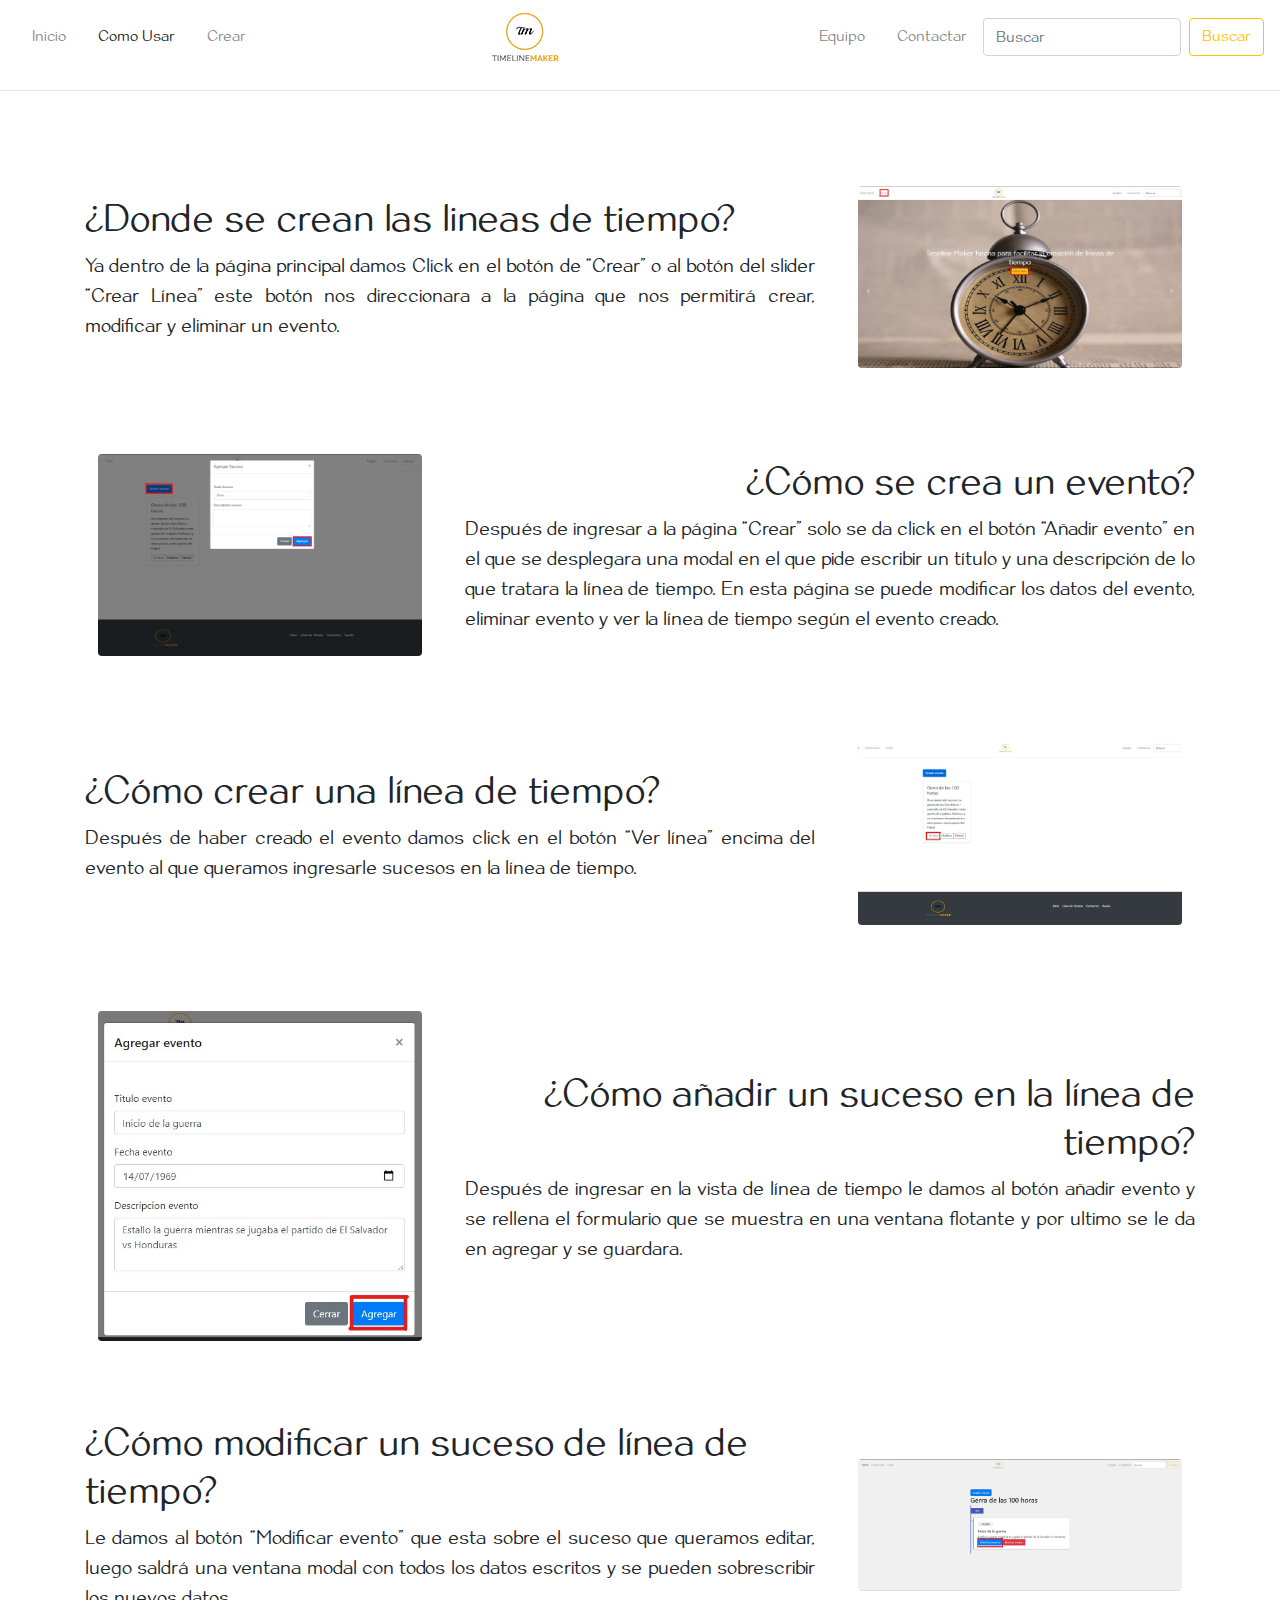
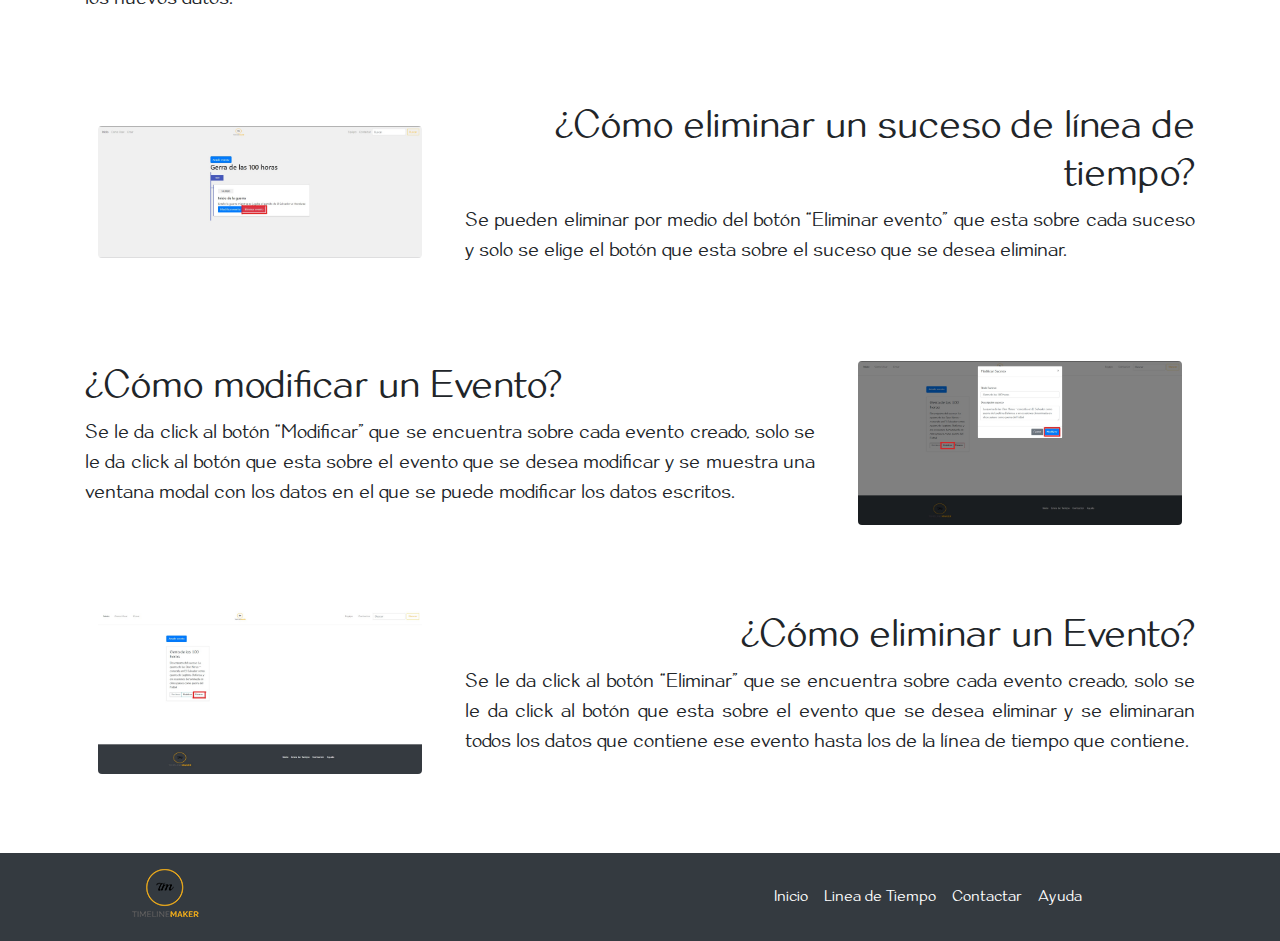
==== commit 4acfe634: "Agregando imagenes y modificando errores" ====
--- a/ayuda.html
+++ b/ayuda.html
@@ -134,7 +134,7 @@
             data-toggle="modal"
             data-target=".bd-example-modal-xl"
           >
-            <img src="img/prueba.jpg" class="rounded imagen" alt="" />
+            <img src="img/inicio.JPG" class="rounded imagen" alt="" />
           </button>
         </div>
       </div>
@@ -143,27 +143,6 @@
           <h1 id="titulo2" class="text-md-right text-left">
             ¿Cómo se crea un evento?
           </h1>
-          <p class="lead text-justify">
-            Ya dentro de la página principal damos Click en el botón de “Crear”
-            o al botón del slider “Crear Línea” este botón nos direccionara a la
-            página que nos permitirá crear, modificar y eliminar un evento.
-          </p>
-        </div>
-        <div class="col-12 col-md-4 order-12 order-md-1 align-self-center mb-4">
-          <button
-            type="button"
-            class="btn btn-link enlace"
-            value="2"
-            data-toggle="modal"
-            data-target=".bd-example-modal-xl"
-          >
-            <img src="img/prueba.jpg" class="rounded imagen" alt="" />
-          </button>
-        </div>
-      </div>
-      <div class="row row-cols-1 row-cols-md-2 justify-content-center mt-5">
-        <div class="col-12 col-md-8 mb-4 align-self-center">
-          <h1 id="titulo3">¿Cómo se crea un evento?</h1>
           <p class="lead text-justify">
             Después de ingresar a la página “Crear” solo se da click en el botón
             “Añadir evento” en el que se desplegara una modal en el que pide
@@ -172,113 +151,110 @@
             eliminar evento y ver la línea de tiempo según el evento creado.
           </p>
         </div>
-        <div class="col-12 col-md-4 align-self-center mb-4">
-          <button
-            type="button"
-            class="btn btn-link enlace"
-            value="3"
-            data-toggle="modal"
-            data-target=".bd-example-modal-xl"
-          >
-            <img src="img/prueba.jpg" class="rounded imagen" alt="" />
-          </button>
-        </div>
-      </div>
-      <div class="row row-cols-1 row-cols-md-2 justify-content-center mt-5">
-        <div class="col-12 col-md-8 mb-4 order-1 order-md-12 align-self-center">
-          <h1 id="titulo4" class="text-md-right text-left">
-            ¿Cómo crear una línea de tiempo?
-          </h1>
+        <div class="col-12 col-md-4 order-12 order-md-1 align-self-center mb-4">
+          <button
+            type="button"
+            class="btn btn-link enlace"
+            value="2"
+            data-toggle="modal"
+            data-target=".bd-example-modal-xl"
+          >
+            <img src="img/Crear evento.jpg" class="rounded imagen" alt="" />
+          </button>
+        </div>
+      </div>
+      <div class="row row-cols-1 row-cols-md-2 justify-content-center mt-5">
+        <div class="col-12 col-md-8 mb-4 align-self-center">
+          <h1 id="titulo3">¿Cómo crear una línea de tiempo?</h1>
           <p class="lead text-justify">
             Después de haber creado el evento damos click en el botón “Ver
             línea” encima del evento al que queramos ingresarle sucesos en la
             línea de tiempo.
           </p>
         </div>
-        <div class="col-12 col-md-4 order-12 order-md-1 align-self-center mb-4">
-          <button
-            type="button"
-            class="btn btn-link enlace"
-            value="4"
-            data-toggle="modal"
-            data-target=".bd-example-modal-xl"
-          >
-            <img src="img/prueba.jpg" class="rounded imagen" alt="" />
-          </button>
-        </div>
-      </div>
-      <div class="row row-cols-1 row-cols-md-2 justify-content-center mt-5">
-        <div class="col-12 col-md-8 mb-4 align-self-center">
-          <h1 id="titulo1">¿Cómo añadir un suceso en la línea de tiempo?</h1>
+        <div class="col-12 col-md-4 align-self-center mb-4">
+          <button
+            type="button"
+            class="btn btn-link enlace"
+            value="3"
+            data-toggle="modal"
+            data-target=".bd-example-modal-xl"
+          >
+            <img src="img/Ver-linea.jpg" class="rounded imagen" alt="" />
+          </button>
+        </div>
+      </div>
+      <div class="row row-cols-1 row-cols-md-2 justify-content-center mt-5">
+        <div class="col-12 col-md-8 mb-4 order-1 order-md-12 align-self-center">
+          <h1 id="titulo4" class="text-md-right text-left">
+            ¿Cómo añadir un suceso en la línea de tiempo?
+          </h1>
           <p class="lead text-justify">
             Después de ingresar en la vista de línea de tiempo le damos al botón
             añadir evento y se rellena el formulario que se muestra en una
             ventana flotante y por ultimo se le da en agregar y se guardara.
           </p>
         </div>
-
-        <div class="col-12 col-md-4 align-self-center mb-4 text-ceter">
-          <button
-            type="button"
-            class="btn btn-link enlace"
-            value="5"
-            data-toggle="modal"
-            data-target=".bd-example-modal-xl"
-          >
-            <img src="img/prueba.jpg" class="rounded imagen" alt="" />
-          </button>
-        </div>
-      </div>
-      <div class="row row-cols-1 row-cols-md-2 justify-content-center mt-5">
-        <div class="col-12 col-md-8 mb-4 order-1 order-md-12 align-self-center">
-          <h1 id="titulo4" class="text-md-right text-left">
-            ¿Cómo modificar un suceso de línea de tiempo?
-          </h1>
+        <div class="col-12 col-md-4 order-12 order-md-1 align-self-center mb-4">
+          <button
+            type="button"
+            class="btn btn-link enlace"
+            value="4"
+            data-toggle="modal"
+            data-target=".bd-example-modal-xl"
+          >
+            <img src="img/Agregar-Suceso.jpg" class="rounded imagen" alt="" />
+          </button>
+        </div>
+      </div>
+      <div class="row row-cols-1 row-cols-md-2 justify-content-center mt-5">
+        <div class="col-12 col-md-8 mb-4 align-self-center">
+          <h1 id="titulo1">¿Cómo modificar un suceso de línea de tiempo?</h1>
           <p class="lead text-justify">
             Le damos al botón “Modificar evento” que esta sobre el suceso que
             queramos editar, luego saldrá una ventana modal con todos los datos
             escritos y se pueden sobrescribir los nuevos datos.
           </p>
         </div>
-        <div class="col-12 col-md-4 order-12 order-md-1 align-self-center mb-4">
-          <button
-            type="button"
-            class="btn btn-link enlace"
-            value="6"
-            data-toggle="modal"
-            data-target=".bd-example-modal-xl"
-          >
-            <img src="img/prueba.jpg" class="rounded imagen" alt="" />
-          </button>
-        </div>
-      </div>
-      <div class="row row-cols-1 row-cols-md-2 justify-content-center mt-5">
-        <div class="col-12 col-md-8 mb-4 align-self-center">
-          <h1 id="titulo1">¿Cómo eliminar un suceso de línea de tiempo?</h1>
+
+        <div class="col-12 col-md-4 align-self-center mb-4 text-ceter">
+          <button
+            type="button"
+            class="btn btn-link enlace"
+            value="5"
+            data-toggle="modal"
+            data-target=".bd-example-modal-xl"
+          >
+            <img src="img/Modificar-suceso.jpg" class="rounded imagen" alt="" />
+          </button>
+        </div>
+      </div>
+      <div class="row row-cols-1 row-cols-md-2 justify-content-center mt-5">
+        <div class="col-12 col-md-8 mb-4 order-1 order-md-12 align-self-center">
+          <h1 id="titulo4" class="text-md-right text-left">
+            ¿Cómo eliminar un suceso de línea de tiempo?
+          </h1>
           <p class="lead text-justify">
             Se pueden eliminar por medio del botón “Eliminar evento” que esta
             sobre cada suceso y solo se elige el botón que esta sobre el suceso
             que se desea eliminar.
           </p>
         </div>
-
-        <div class="col-12 col-md-4 align-self-center mb-4 text-ceter">
-          <button
-            type="button"
-            class="btn btn-link enlace"
-            value="7"
-            data-toggle="modal"
-            data-target=".bd-example-modal-xl"
-          >
-            <img src="img/prueba.jpg" class="rounded imagen" alt="" />
-          </button>
-        </div>
-      </div>
-      <div class="row row-cols-1 row-cols-md-2 justify-content-center mt-5">
-        <div class="col-12 col-md-8 mb-4 order-1 order-md-12 align-self-center">
-          <h1 id="titulo4" class="text-md-right text-left">
-            ¿Cómo modificar un Evento?
-          </h1>
+        <div class="col-12 col-md-4 order-12 order-md-1 align-self-center mb-4">
+          <button
+            type="button"
+            class="btn btn-link enlace"
+            value="6"
+            data-toggle="modal"
+            data-target=".bd-example-modal-xl"
+          >
+            <img src="img/Eliminar-suceso.jpg" class="rounded imagen" alt="" />
+          </button>
+        </div>
+      </div>
+      <div class="row row-cols-1 row-cols-md-2 justify-content-center mt-5">
+        <div class="col-12 col-md-8 mb-4 align-self-center">
+          <h1 id="titulo1">¿Cómo modificar un Evento?</h1>
           <p class="lead text-justify">
             Se le da click al botón “Modificar” que se encuentra sobre cada
             evento creado, solo se le da click al botón que esta sobre el evento
@@ -286,21 +262,24 @@
             en el que se puede modificar los datos escritos.
           </p>
         </div>
-        <div class="col-12 col-md-4 order-12 order-md-1 align-self-center mb-4">
-          <button
-            type="button"
-            class="btn btn-link enlace"
-            value="8"
-            data-toggle="modal"
-            data-target=".bd-example-modal-xl"
-          >
-            <img src="img/prueba.jpg" class="rounded imagen" alt="" />
-          </button>
-        </div>
-      </div>
-      <div class="row row-cols-1 row-cols-md-2 justify-content-center mt-5">
-        <div class="col-12 col-md-8 mb-4 align-self-center">
-          <h1 id="titulo1">¿Cómo eliminar un Evento de línea de tiempo?</h1>
+
+        <div class="col-12 col-md-4 align-self-center mb-4 text-ceter">
+          <button
+            type="button"
+            class="btn btn-link enlace"
+            value="7"
+            data-toggle="modal"
+            data-target=".bd-example-modal-xl"
+          >
+            <img src="img/Modificar-evento.jpg" class="rounded imagen" alt="" />
+          </button>
+        </div>
+      </div>
+      <div class="row row-cols-1 row-cols-md-2 justify-content-center mt-5">
+        <div class="col-12 col-md-8 mb-4 order-1 order-md-12 align-self-center">
+          <h1 id="titulo4" class="text-md-right text-left">
+            ¿Cómo eliminar un Evento?
+          </h1>
           <p class="lead text-justify">
             Se le da click al botón “Eliminar” que se encuentra sobre cada
             evento creado, solo se le da click al botón que esta sobre el evento
@@ -308,16 +287,15 @@
             ese evento hasta los de la línea de tiempo que contiene.
           </p>
         </div>
-
-        <div class="col-12 col-md-4 align-self-center mb-4 text-ceter">
-          <button
-            type="button"
-            class="btn btn-link enlace"
-            value="9"
-            data-toggle="modal"
-            data-target=".bd-example-modal-xl"
-          >
-            <img src="img/prueba.jpg" class="rounded imagen" alt="" />
+        <div class="col-12 col-md-4 order-12 order-md-1 align-self-center mb-4">
+          <button
+            type="button"
+            class="btn btn-link enlace"
+            value="8"
+            data-toggle="modal"
+            data-target=".bd-example-modal-xl"
+          >
+            <img src="img/Eliminar-evento.jpg" class="rounded imagen" alt="" />
           </button>
         </div>
       </div>
--- a/css/estilo.css
+++ b/css/estilo.css
@@ -15,30 +15,23 @@
     background: #F5A623;
 }
 
-/*Dimensiones del Slider */
-/* .carousel-item{
-    height: 100vh;
-} */
-
-.carousel-inner {
-    width: 100%;
-    max-height: 700px !important;
-}
-
-#tam-img {
-    max-width: 100%;
-    
-}
-
 #texto-slider{
     margin-bottom: 40%;
 }
 
 
 /* Diseñando estilo para footer */
-footer {
+.footer {
     width: 100%;
     background-color: #343a40;
+}
+
+.footer-copyright{
+    color: white;
+}
+
+.footer-text{
+    color: #F5A623;
 }
 
 #footer-nav ul li a {
@@ -48,25 +41,38 @@
 
 /* Modificando tamaño a slider para dispositivos con pantalla pequeña */
 
-@media (max-width: 480px) {
+/* @media (min-width: 480px) {
 
-    footer {
-        position: absolute;
-        width: 100%;
-        height: 400px;
-        background-color: #343a40;
-    }
-    
-    #footer-nav ul li a {
-        color: white;
-    
-    }
     #texto-slider{
-        margin-bottom: 15%;
+        margin-top: 250px;
     }
 
     #texto-slider h1{
-        font-size: 1.2em;
+        font-size: 1em;
+    }
+
+} */
+
+@media (max-width: 768px) {
+
+    #texto-slider{
+        margin-bottom: 25%;
+    }
+
+    #texto-slider h1{
+        font-size: 1.5em;
+    }
+
+}
+
+@media (max-width: 1024px) {
+
+    #texto-slider{
+        margin-bottom: 20%;
+    }
+
+    #texto-slider h1{
+        font-size: 1.5em;
     }
 
 }
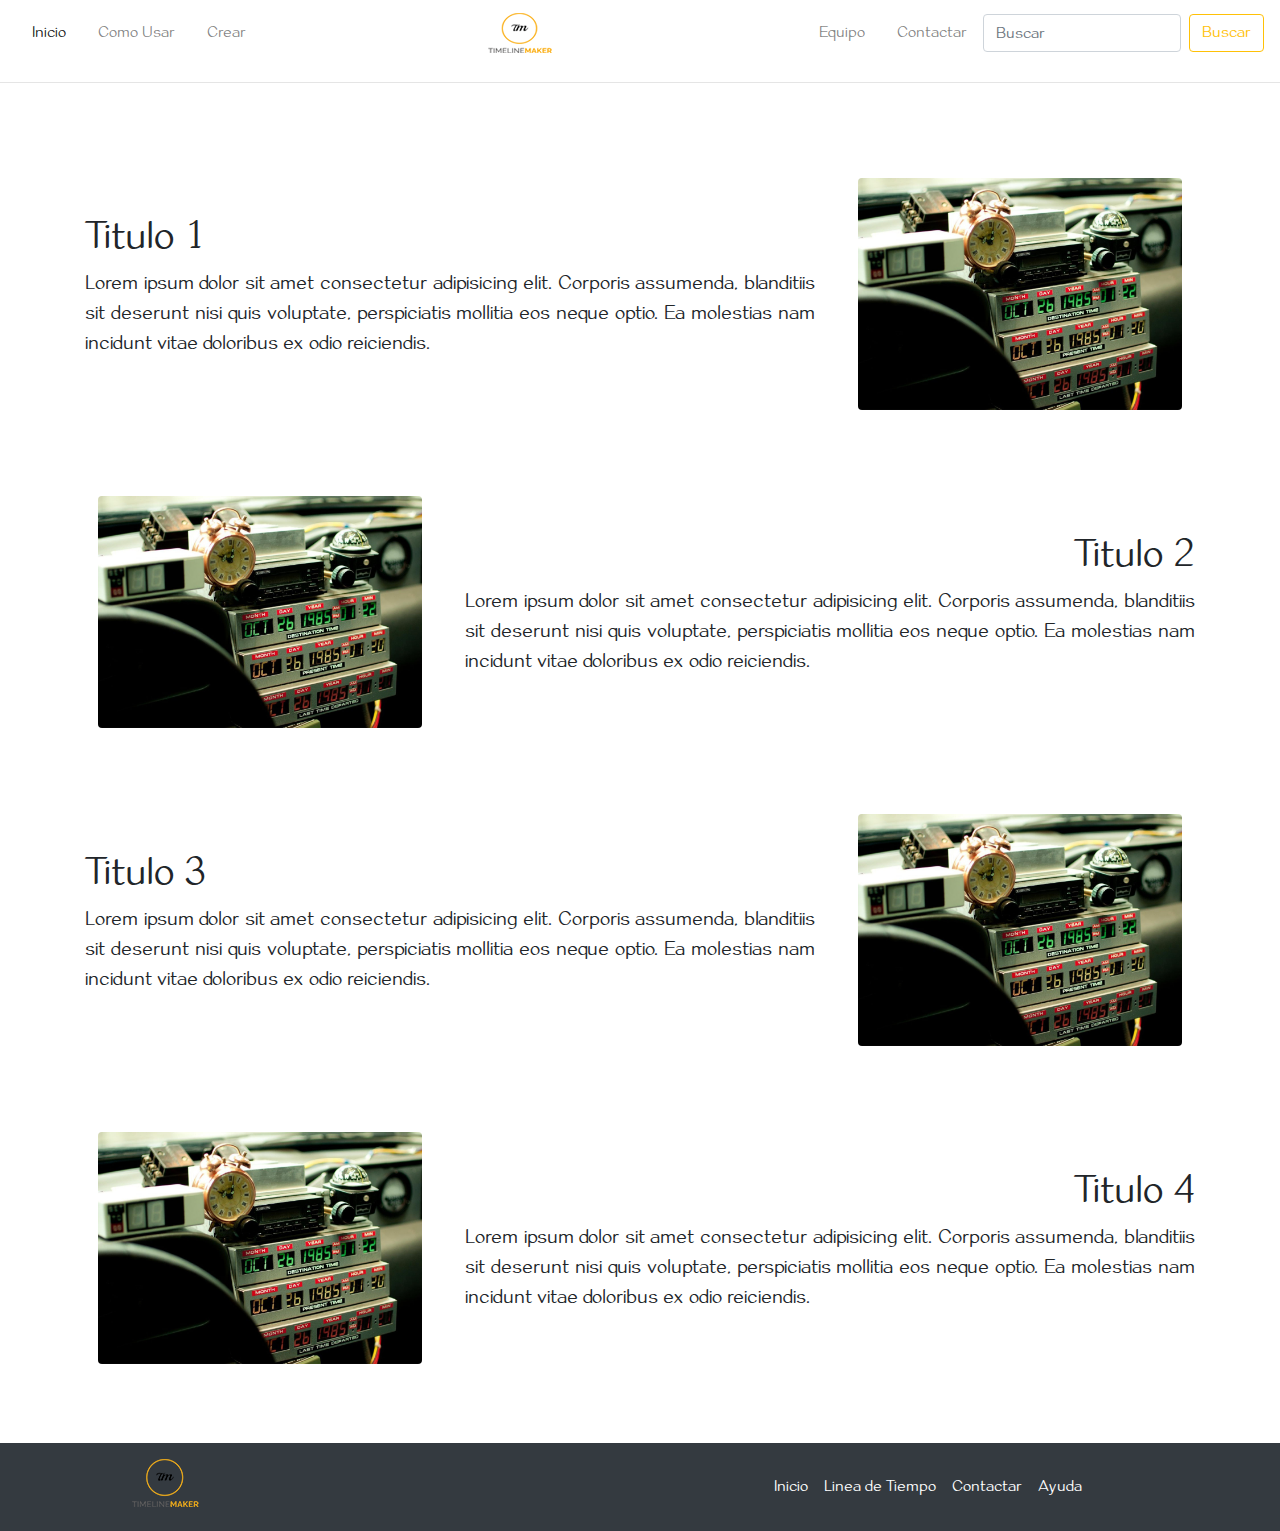
==== commit 7fd59432: "buscar y validaciones" ====
--- a/ayuda.html
+++ b/ayuda.html
@@ -19,9 +19,9 @@
       <!-- Se muestra solo en pantallas pequeñas a la izquierda del menu -->
       <div class="d-block d-sm-none d-sm-block d-md-block d-lg-none">
         <img
-          src="img/logo-timelime-maker2.png"
+          src="img/logo-timeline-maker-menu2.png"
           class="d-inline-block align-top"
-          alt="Logo Liga Española"
+          alt="Logo Timeline Maker"
         />
       </div>
 
@@ -39,11 +39,11 @@
 
       <div class="collapse navbar-collapse" id="navbarSupportedContent">
         <ul class="navbar-nav mr-auto" id="nav-principal">
-          <li class="nav-item">
+          <li class="nav-item active">
             <a class="nav-link" href="index.html">Inicio</a>
           </li>
-          <li class="nav-item active">
-            <a class="nav-link" href="#">Como Usar</a>
+          <li class="nav-item">
+            <a class="nav-link" href="ayuda.html">Como Usar</a>
           </li>
           <li class="nav-item">
             <a class="nav-link" href="crear.html">Crear</a>
@@ -54,9 +54,9 @@
         <div class="d-none d-lg-block">
           <a class="navbar-brand" href="index.html">
             <img
-              src="img/logo-timelime-maker2.png"
+              src="img/logo-timeline-maker-menu.png"
               class="d-inline-block align-top"
-              alt="Logo Liga Española"
+              alt="Logo Timeline Maker"
             />
           </a>
         </div>
@@ -76,14 +76,15 @@
             type="search"
             placeholder="Buscar"
             aria-label="Search"
+            id="txtbuscar"
           />
-          <button class="btn btn-outline-warning my-2 my-sm-0" type="submit">
+          <button class="btn btn-outline-warning my-2 my-sm-0" type="button" id="btnBuscar">
             Buscar
           </button>
         </form>
       </div>
     </nav>
-    <hr />
+    <hr/>
     <br />
     <!-- Modal-->
     <div
@@ -118,11 +119,12 @@
     <div class="container">
       <div class="row row-cols-1 row-cols-md-2 justify-content-center mt-5">
         <div class="col-12 col-md-8 mb-4 align-self-center">
-          <h1 id="titulo1">¿Donde se crean las lineas de tiempo?</h1>
-          <p class="lead text-justify">
-            Ya dentro de la página principal damos Click en el botón de “Crear”
-            o al botón del slider “Crear Línea” este botón nos direccionara a la
-            página que nos permitirá crear, modificar y eliminar un evento.
+          <h1 id="titulo1">Titulo 1</h1>
+          <p class="lead text-justify">
+            Lorem ipsum dolor sit amet consectetur adipisicing elit. Corporis
+            assumenda, blanditiis sit deserunt nisi quis voluptate, perspiciatis
+            mollitia eos neque optio. Ea molestias nam incidunt vitae doloribus
+            ex odio reiciendis.
           </p>
         </div>
 
@@ -134,21 +136,18 @@
             data-toggle="modal"
             data-target=".bd-example-modal-xl"
           >
-            <img src="img/inicio.JPG" class="rounded imagen" alt="" />
+            <img src="img/prueba.jpg" class="rounded imagen" alt="" />
           </button>
         </div>
       </div>
       <div class="row row-cols-1 row-cols-md-2 justify-content-center mt-5">
         <div class="col-12 col-md-8 mb-4 order-1 order-md-12 align-self-center">
-          <h1 id="titulo2" class="text-md-right text-left">
-            ¿Cómo se crea un evento?
-          </h1>
-          <p class="lead text-justify">
-            Después de ingresar a la página “Crear” solo se da click en el botón
-            “Añadir evento” en el que se desplegara una modal en el que pide
-            escribir un título y una descripción de lo que tratara la línea de
-            tiempo. En esta página se puede modificar los datos del evento,
-            eliminar evento y ver la línea de tiempo según el evento creado.
+          <h1 id="titulo2" class="text-md-right text-left">Titulo 2</h1>
+          <p class="lead text-justify">
+            Lorem ipsum dolor sit amet consectetur adipisicing elit. Corporis
+            assumenda, blanditiis sit deserunt nisi quis voluptate, perspiciatis
+            mollitia eos neque optio. Ea molestias nam incidunt vitae doloribus
+            ex odio reiciendis.
           </p>
         </div>
         <div class="col-12 col-md-4 order-12 order-md-1 align-self-center mb-4">
@@ -159,17 +158,18 @@
             data-toggle="modal"
             data-target=".bd-example-modal-xl"
           >
-            <img src="img/Crear evento.jpg" class="rounded imagen" alt="" />
+            <img src="img/prueba.jpg" class="rounded imagen" alt="" />
           </button>
         </div>
       </div>
       <div class="row row-cols-1 row-cols-md-2 justify-content-center mt-5">
         <div class="col-12 col-md-8 mb-4 align-self-center">
-          <h1 id="titulo3">¿Cómo crear una línea de tiempo?</h1>
-          <p class="lead text-justify">
-            Después de haber creado el evento damos click en el botón “Ver
-            línea” encima del evento al que queramos ingresarle sucesos en la
-            línea de tiempo.
+          <h1 id="titulo3">Titulo 3</h1>
+          <p class="lead text-justify">
+            Lorem ipsum dolor sit amet consectetur adipisicing elit. Corporis
+            assumenda, blanditiis sit deserunt nisi quis voluptate, perspiciatis
+            mollitia eos neque optio. Ea molestias nam incidunt vitae doloribus
+            ex odio reiciendis.
           </p>
         </div>
         <div class="col-12 col-md-4 align-self-center mb-4">
@@ -180,19 +180,18 @@
             data-toggle="modal"
             data-target=".bd-example-modal-xl"
           >
-            <img src="img/Ver-linea.jpg" class="rounded imagen" alt="" />
+            <img src="img/prueba.jpg" class="rounded imagen" alt="" />
           </button>
         </div>
       </div>
       <div class="row row-cols-1 row-cols-md-2 justify-content-center mt-5">
         <div class="col-12 col-md-8 mb-4 order-1 order-md-12 align-self-center">
-          <h1 id="titulo4" class="text-md-right text-left">
-            ¿Cómo añadir un suceso en la línea de tiempo?
-          </h1>
-          <p class="lead text-justify">
-            Después de ingresar en la vista de línea de tiempo le damos al botón
-            añadir evento y se rellena el formulario que se muestra en una
-            ventana flotante y por ultimo se le da en agregar y se guardara.
+          <h1 id="titulo4" class="text-md-right text-left">Titulo 4</h1>
+          <p class="lead text-justify">
+            Lorem ipsum dolor sit amet consectetur adipisicing elit. Corporis
+            assumenda, blanditiis sit deserunt nisi quis voluptate, perspiciatis
+            mollitia eos neque optio. Ea molestias nam incidunt vitae doloribus
+            ex odio reiciendis.
           </p>
         </div>
         <div class="col-12 col-md-4 order-12 order-md-1 align-self-center mb-4">
@@ -203,99 +202,7 @@
             data-toggle="modal"
             data-target=".bd-example-modal-xl"
           >
-            <img src="img/Agregar-Suceso.jpg" class="rounded imagen" alt="" />
-          </button>
-        </div>
-      </div>
-      <div class="row row-cols-1 row-cols-md-2 justify-content-center mt-5">
-        <div class="col-12 col-md-8 mb-4 align-self-center">
-          <h1 id="titulo1">¿Cómo modificar un suceso de línea de tiempo?</h1>
-          <p class="lead text-justify">
-            Le damos al botón “Modificar evento” que esta sobre el suceso que
-            queramos editar, luego saldrá una ventana modal con todos los datos
-            escritos y se pueden sobrescribir los nuevos datos.
-          </p>
-        </div>
-
-        <div class="col-12 col-md-4 align-self-center mb-4 text-ceter">
-          <button
-            type="button"
-            class="btn btn-link enlace"
-            value="5"
-            data-toggle="modal"
-            data-target=".bd-example-modal-xl"
-          >
-            <img src="img/Modificar-suceso.jpg" class="rounded imagen" alt="" />
-          </button>
-        </div>
-      </div>
-      <div class="row row-cols-1 row-cols-md-2 justify-content-center mt-5">
-        <div class="col-12 col-md-8 mb-4 order-1 order-md-12 align-self-center">
-          <h1 id="titulo4" class="text-md-right text-left">
-            ¿Cómo eliminar un suceso de línea de tiempo?
-          </h1>
-          <p class="lead text-justify">
-            Se pueden eliminar por medio del botón “Eliminar evento” que esta
-            sobre cada suceso y solo se elige el botón que esta sobre el suceso
-            que se desea eliminar.
-          </p>
-        </div>
-        <div class="col-12 col-md-4 order-12 order-md-1 align-self-center mb-4">
-          <button
-            type="button"
-            class="btn btn-link enlace"
-            value="6"
-            data-toggle="modal"
-            data-target=".bd-example-modal-xl"
-          >
-            <img src="img/Eliminar-suceso.jpg" class="rounded imagen" alt="" />
-          </button>
-        </div>
-      </div>
-      <div class="row row-cols-1 row-cols-md-2 justify-content-center mt-5">
-        <div class="col-12 col-md-8 mb-4 align-self-center">
-          <h1 id="titulo1">¿Cómo modificar un Evento?</h1>
-          <p class="lead text-justify">
-            Se le da click al botón “Modificar” que se encuentra sobre cada
-            evento creado, solo se le da click al botón que esta sobre el evento
-            que se desea modificar y se muestra una ventana modal con los datos
-            en el que se puede modificar los datos escritos.
-          </p>
-        </div>
-
-        <div class="col-12 col-md-4 align-self-center mb-4 text-ceter">
-          <button
-            type="button"
-            class="btn btn-link enlace"
-            value="7"
-            data-toggle="modal"
-            data-target=".bd-example-modal-xl"
-          >
-            <img src="img/Modificar-evento.jpg" class="rounded imagen" alt="" />
-          </button>
-        </div>
-      </div>
-      <div class="row row-cols-1 row-cols-md-2 justify-content-center mt-5">
-        <div class="col-12 col-md-8 mb-4 order-1 order-md-12 align-self-center">
-          <h1 id="titulo4" class="text-md-right text-left">
-            ¿Cómo eliminar un Evento?
-          </h1>
-          <p class="lead text-justify">
-            Se le da click al botón “Eliminar” que se encuentra sobre cada
-            evento creado, solo se le da click al botón que esta sobre el evento
-            que se desea eliminar y se eliminaran todos los datos que contiene
-            ese evento hasta los de la línea de tiempo que contiene.
-          </p>
-        </div>
-        <div class="col-12 col-md-4 order-12 order-md-1 align-self-center mb-4">
-          <button
-            type="button"
-            class="btn btn-link enlace"
-            value="8"
-            data-toggle="modal"
-            data-target=".bd-example-modal-xl"
-          >
-            <img src="img/Eliminar-evento.jpg" class="rounded imagen" alt="" />
+            <img src="img/prueba.jpg" class="rounded imagen" alt="" />
           </button>
         </div>
       </div>
@@ -307,10 +214,7 @@
       <div class="container">
         <div class="row">
           <div class="col-md-2 text-center">
-            <img
-              src="img/logo-timelime-maker2.png"
-              alt="Logo La Liga Española"
-            />
+            <img src="img/logo-timelime-maker2.png" alt="Logo La Liga Española" />
           </div>
           <div class="col-md-5 ml-auto">
             <nav class="navbar navbar-expand-lg" id="footer-nav">
@@ -319,10 +223,10 @@
                   <a class="nav-link" href="index.html">Inicio</a>
                 </li>
                 <li class="nav-item">
-                  <a class="nav-link" href="crear.html">Linea de Tiempo</a>
+                  <a class="nav-link" href="#">Linea de Tiempo</a>
                 </li>
                 <li class="nav-item">
-                  <a class="nav-link" href="Contacto.html">Contactar</a>
+                  <a class="nav-link" href="#">Contactar</a>
                 </li>
                 <li class="nav-item">
                   <a class="nav-link" href="#">Ayuda</a>
@@ -334,4 +238,5 @@
       </div>
     </footer>
   </body>
+  <script src="js/buscador.js"></script>
 </html>
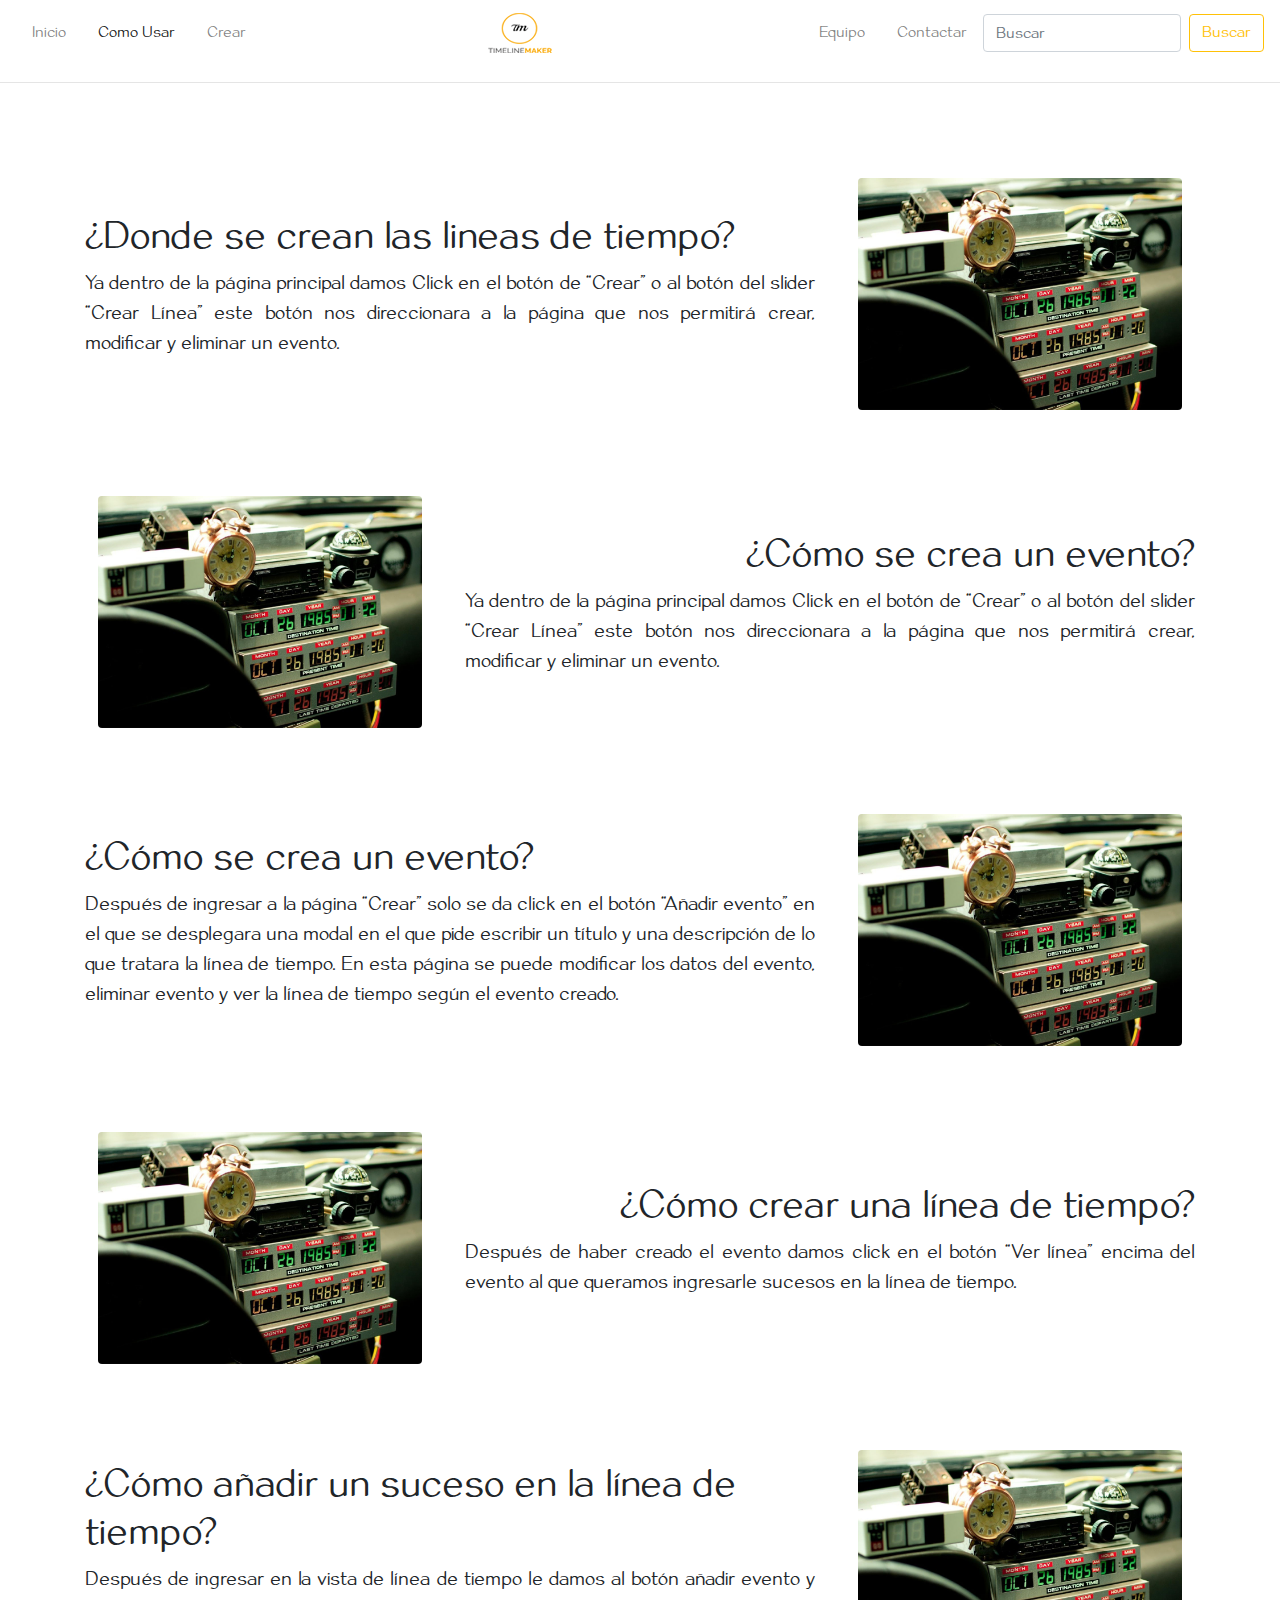
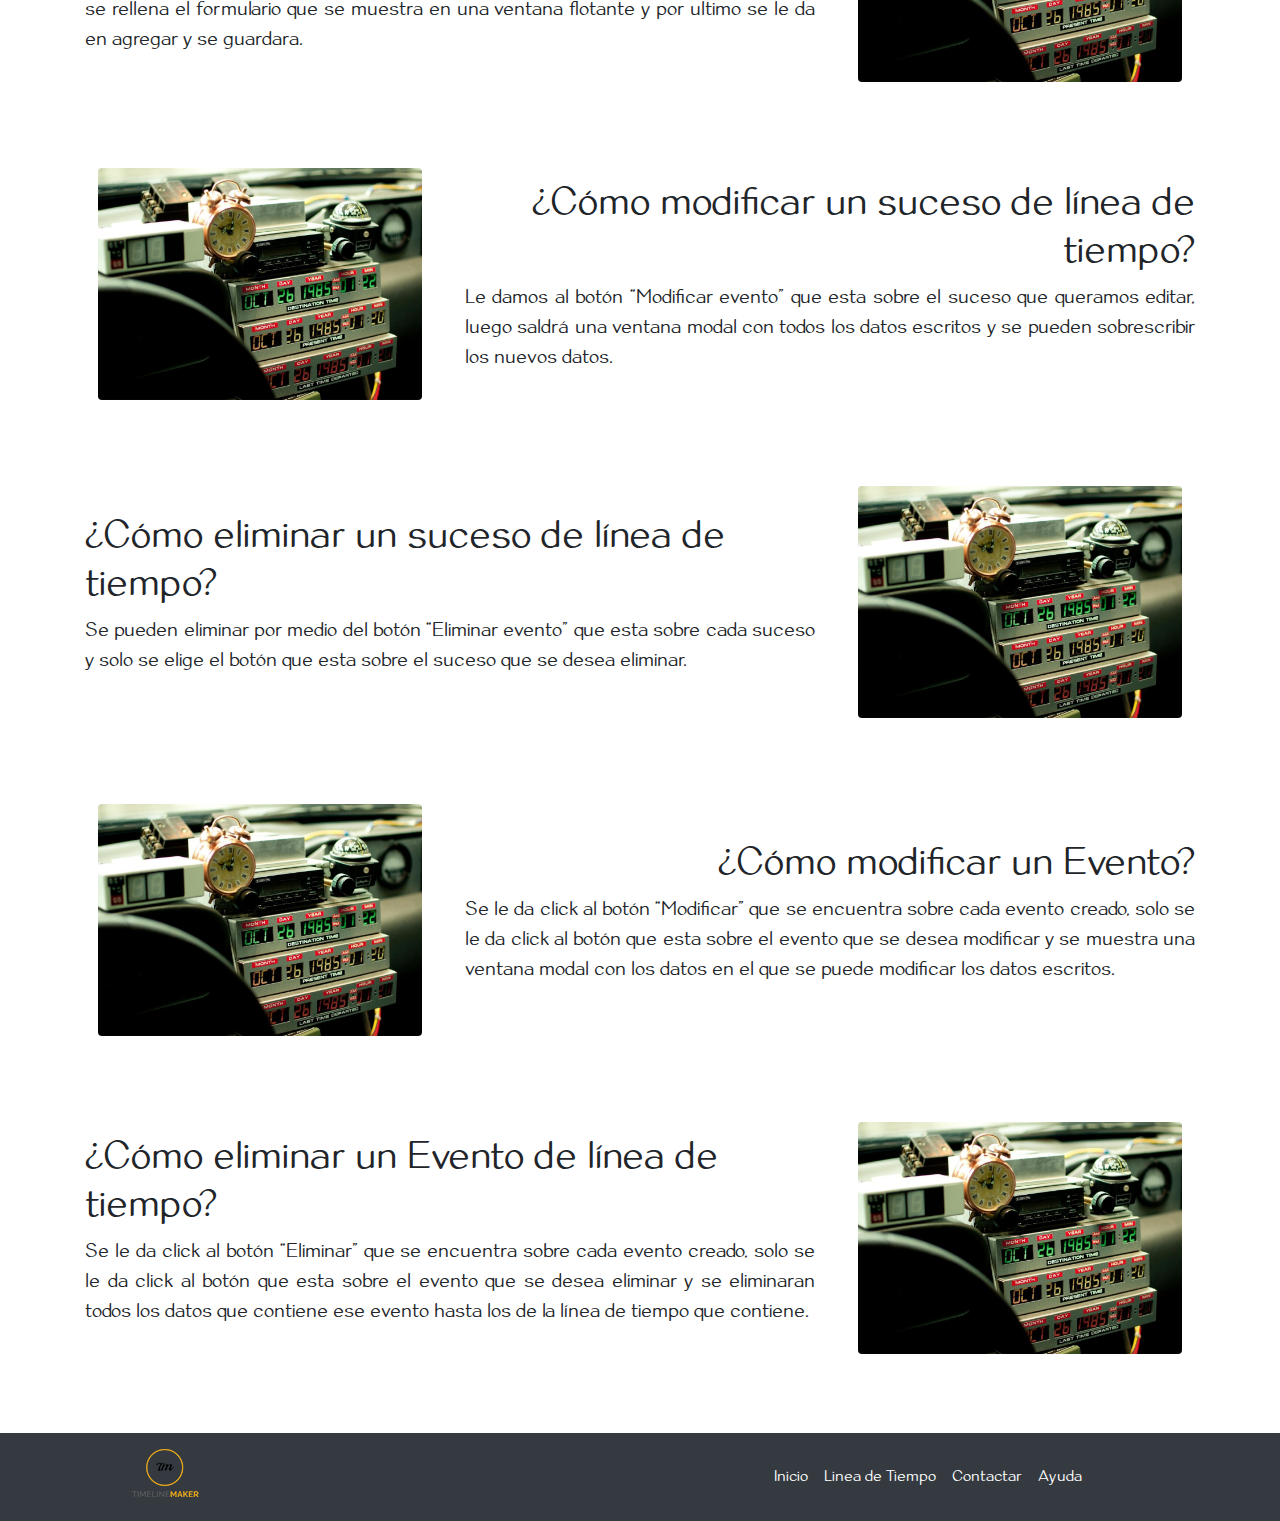
==== commit 10804846: "Merge branch 'Prueba2' into Emerson" ====
--- a/ayuda.html
+++ b/ayuda.html
@@ -39,11 +39,11 @@
 
       <div class="collapse navbar-collapse" id="navbarSupportedContent">
         <ul class="navbar-nav mr-auto" id="nav-principal">
+          <li class="nav-item">
+            <a class="nav-link" href="index.html">Inicio</a>
+          </li>
           <li class="nav-item active">
-            <a class="nav-link" href="index.html">Inicio</a>
-          </li>
-          <li class="nav-item">
-            <a class="nav-link" href="ayuda.html">Como Usar</a>
+            <a class="nav-link" href="#">Como Usar</a>
           </li>
           <li class="nav-item">
             <a class="nav-link" href="crear.html">Crear</a>
@@ -119,12 +119,11 @@
     <div class="container">
       <div class="row row-cols-1 row-cols-md-2 justify-content-center mt-5">
         <div class="col-12 col-md-8 mb-4 align-self-center">
-          <h1 id="titulo1">Titulo 1</h1>
-          <p class="lead text-justify">
-            Lorem ipsum dolor sit amet consectetur adipisicing elit. Corporis
-            assumenda, blanditiis sit deserunt nisi quis voluptate, perspiciatis
-            mollitia eos neque optio. Ea molestias nam incidunt vitae doloribus
-            ex odio reiciendis.
+          <h1 id="titulo1">¿Donde se crean las lineas de tiempo?</h1>
+          <p class="lead text-justify">
+            Ya dentro de la página principal damos Click en el botón de “Crear”
+            o al botón del slider “Crear Línea” este botón nos direccionara a la
+            página que nos permitirá crear, modificar y eliminar un evento.
           </p>
         </div>
 
@@ -142,12 +141,13 @@
       </div>
       <div class="row row-cols-1 row-cols-md-2 justify-content-center mt-5">
         <div class="col-12 col-md-8 mb-4 order-1 order-md-12 align-self-center">
-          <h1 id="titulo2" class="text-md-right text-left">Titulo 2</h1>
-          <p class="lead text-justify">
-            Lorem ipsum dolor sit amet consectetur adipisicing elit. Corporis
-            assumenda, blanditiis sit deserunt nisi quis voluptate, perspiciatis
-            mollitia eos neque optio. Ea molestias nam incidunt vitae doloribus
-            ex odio reiciendis.
+          <h1 id="titulo2" class="text-md-right text-left">
+            ¿Cómo se crea un evento?
+          </h1>
+          <p class="lead text-justify">
+            Ya dentro de la página principal damos Click en el botón de “Crear”
+            o al botón del slider “Crear Línea” este botón nos direccionara a la
+            página que nos permitirá crear, modificar y eliminar un evento.
           </p>
         </div>
         <div class="col-12 col-md-4 order-12 order-md-1 align-self-center mb-4">
@@ -164,12 +164,13 @@
       </div>
       <div class="row row-cols-1 row-cols-md-2 justify-content-center mt-5">
         <div class="col-12 col-md-8 mb-4 align-self-center">
-          <h1 id="titulo3">Titulo 3</h1>
-          <p class="lead text-justify">
-            Lorem ipsum dolor sit amet consectetur adipisicing elit. Corporis
-            assumenda, blanditiis sit deserunt nisi quis voluptate, perspiciatis
-            mollitia eos neque optio. Ea molestias nam incidunt vitae doloribus
-            ex odio reiciendis.
+          <h1 id="titulo3">¿Cómo se crea un evento?</h1>
+          <p class="lead text-justify">
+            Después de ingresar a la página “Crear” solo se da click en el botón
+            “Añadir evento” en el que se desplegara una modal en el que pide
+            escribir un título y una descripción de lo que tratara la línea de
+            tiempo. En esta página se puede modificar los datos del evento,
+            eliminar evento y ver la línea de tiempo según el evento creado.
           </p>
         </div>
         <div class="col-12 col-md-4 align-self-center mb-4">
@@ -186,12 +187,13 @@
       </div>
       <div class="row row-cols-1 row-cols-md-2 justify-content-center mt-5">
         <div class="col-12 col-md-8 mb-4 order-1 order-md-12 align-self-center">
-          <h1 id="titulo4" class="text-md-right text-left">Titulo 4</h1>
-          <p class="lead text-justify">
-            Lorem ipsum dolor sit amet consectetur adipisicing elit. Corporis
-            assumenda, blanditiis sit deserunt nisi quis voluptate, perspiciatis
-            mollitia eos neque optio. Ea molestias nam incidunt vitae doloribus
-            ex odio reiciendis.
+          <h1 id="titulo4" class="text-md-right text-left">
+            ¿Cómo crear una línea de tiempo?
+          </h1>
+          <p class="lead text-justify">
+            Después de haber creado el evento damos click en el botón “Ver
+            línea” encima del evento al que queramos ingresarle sucesos en la
+            línea de tiempo.
           </p>
         </div>
         <div class="col-12 col-md-4 order-12 order-md-1 align-self-center mb-4">
@@ -199,6 +201,120 @@
             type="button"
             class="btn btn-link enlace"
             value="4"
+            data-toggle="modal"
+            data-target=".bd-example-modal-xl"
+          >
+            <img src="img/prueba.jpg" class="rounded imagen" alt="" />
+          </button>
+        </div>
+      </div>
+      <div class="row row-cols-1 row-cols-md-2 justify-content-center mt-5">
+        <div class="col-12 col-md-8 mb-4 align-self-center">
+          <h1 id="titulo1">¿Cómo añadir un suceso en la línea de tiempo?</h1>
+          <p class="lead text-justify">
+            Después de ingresar en la vista de línea de tiempo le damos al botón
+            añadir evento y se rellena el formulario que se muestra en una
+            ventana flotante y por ultimo se le da en agregar y se guardara.
+          </p>
+        </div>
+
+        <div class="col-12 col-md-4 align-self-center mb-4 text-ceter">
+          <button
+            type="button"
+            class="btn btn-link enlace"
+            value="5"
+            data-toggle="modal"
+            data-target=".bd-example-modal-xl"
+          >
+            <img src="img/prueba.jpg" class="rounded imagen" alt="" />
+          </button>
+        </div>
+      </div>
+      <div class="row row-cols-1 row-cols-md-2 justify-content-center mt-5">
+        <div class="col-12 col-md-8 mb-4 order-1 order-md-12 align-self-center">
+          <h1 id="titulo4" class="text-md-right text-left">
+            ¿Cómo modificar un suceso de línea de tiempo?
+          </h1>
+          <p class="lead text-justify">
+            Le damos al botón “Modificar evento” que esta sobre el suceso que
+            queramos editar, luego saldrá una ventana modal con todos los datos
+            escritos y se pueden sobrescribir los nuevos datos.
+          </p>
+        </div>
+        <div class="col-12 col-md-4 order-12 order-md-1 align-self-center mb-4">
+          <button
+            type="button"
+            class="btn btn-link enlace"
+            value="6"
+            data-toggle="modal"
+            data-target=".bd-example-modal-xl"
+          >
+            <img src="img/prueba.jpg" class="rounded imagen" alt="" />
+          </button>
+        </div>
+      </div>
+      <div class="row row-cols-1 row-cols-md-2 justify-content-center mt-5">
+        <div class="col-12 col-md-8 mb-4 align-self-center">
+          <h1 id="titulo1">¿Cómo eliminar un suceso de línea de tiempo?</h1>
+          <p class="lead text-justify">
+            Se pueden eliminar por medio del botón “Eliminar evento” que esta
+            sobre cada suceso y solo se elige el botón que esta sobre el suceso
+            que se desea eliminar.
+          </p>
+        </div>
+
+        <div class="col-12 col-md-4 align-self-center mb-4 text-ceter">
+          <button
+            type="button"
+            class="btn btn-link enlace"
+            value="7"
+            data-toggle="modal"
+            data-target=".bd-example-modal-xl"
+          >
+            <img src="img/prueba.jpg" class="rounded imagen" alt="" />
+          </button>
+        </div>
+      </div>
+      <div class="row row-cols-1 row-cols-md-2 justify-content-center mt-5">
+        <div class="col-12 col-md-8 mb-4 order-1 order-md-12 align-self-center">
+          <h1 id="titulo4" class="text-md-right text-left">
+            ¿Cómo modificar un Evento?
+          </h1>
+          <p class="lead text-justify">
+            Se le da click al botón “Modificar” que se encuentra sobre cada
+            evento creado, solo se le da click al botón que esta sobre el evento
+            que se desea modificar y se muestra una ventana modal con los datos
+            en el que se puede modificar los datos escritos.
+          </p>
+        </div>
+        <div class="col-12 col-md-4 order-12 order-md-1 align-self-center mb-4">
+          <button
+            type="button"
+            class="btn btn-link enlace"
+            value="8"
+            data-toggle="modal"
+            data-target=".bd-example-modal-xl"
+          >
+            <img src="img/prueba.jpg" class="rounded imagen" alt="" />
+          </button>
+        </div>
+      </div>
+      <div class="row row-cols-1 row-cols-md-2 justify-content-center mt-5">
+        <div class="col-12 col-md-8 mb-4 align-self-center">
+          <h1 id="titulo1">¿Cómo eliminar un Evento de línea de tiempo?</h1>
+          <p class="lead text-justify">
+            Se le da click al botón “Eliminar” que se encuentra sobre cada
+            evento creado, solo se le da click al botón que esta sobre el evento
+            que se desea eliminar y se eliminaran todos los datos que contiene
+            ese evento hasta los de la línea de tiempo que contiene.
+          </p>
+        </div>
+
+        <div class="col-12 col-md-4 align-self-center mb-4 text-ceter">
+          <button
+            type="button"
+            class="btn btn-link enlace"
+            value="9"
             data-toggle="modal"
             data-target=".bd-example-modal-xl"
           >
@@ -214,7 +330,10 @@
       <div class="container">
         <div class="row">
           <div class="col-md-2 text-center">
-            <img src="img/logo-timelime-maker2.png" alt="Logo La Liga Española" />
+            <img
+              src="img/logo-timelime-maker2.png"
+              alt="Logo La Liga Española"
+            />
           </div>
           <div class="col-md-5 ml-auto">
             <nav class="navbar navbar-expand-lg" id="footer-nav">
@@ -223,10 +342,10 @@
                   <a class="nav-link" href="index.html">Inicio</a>
                 </li>
                 <li class="nav-item">
-                  <a class="nav-link" href="#">Linea de Tiempo</a>
+                  <a class="nav-link" href="crear.html">Linea de Tiempo</a>
                 </li>
                 <li class="nav-item">
-                  <a class="nav-link" href="#">Contactar</a>
+                  <a class="nav-link" href="Contacto.html">Contactar</a>
                 </li>
                 <li class="nav-item">
                   <a class="nav-link" href="#">Ayuda</a>
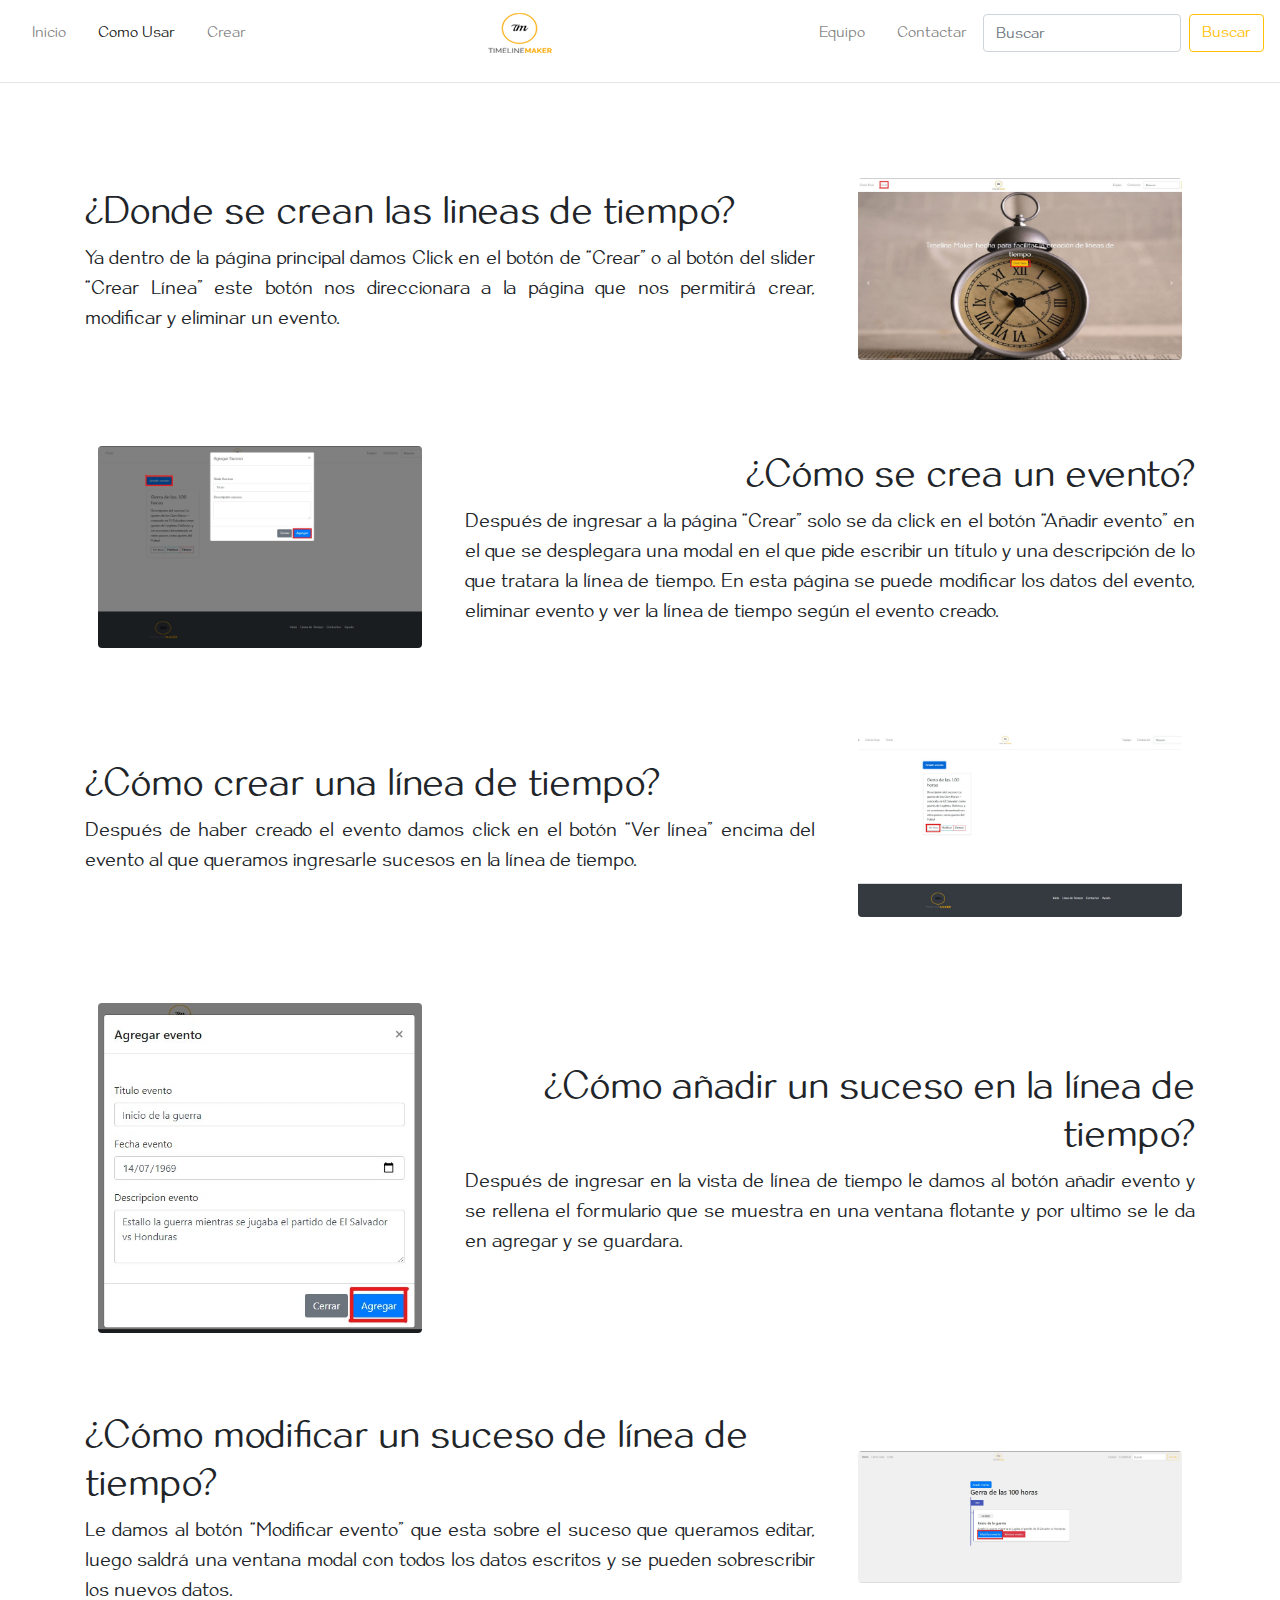
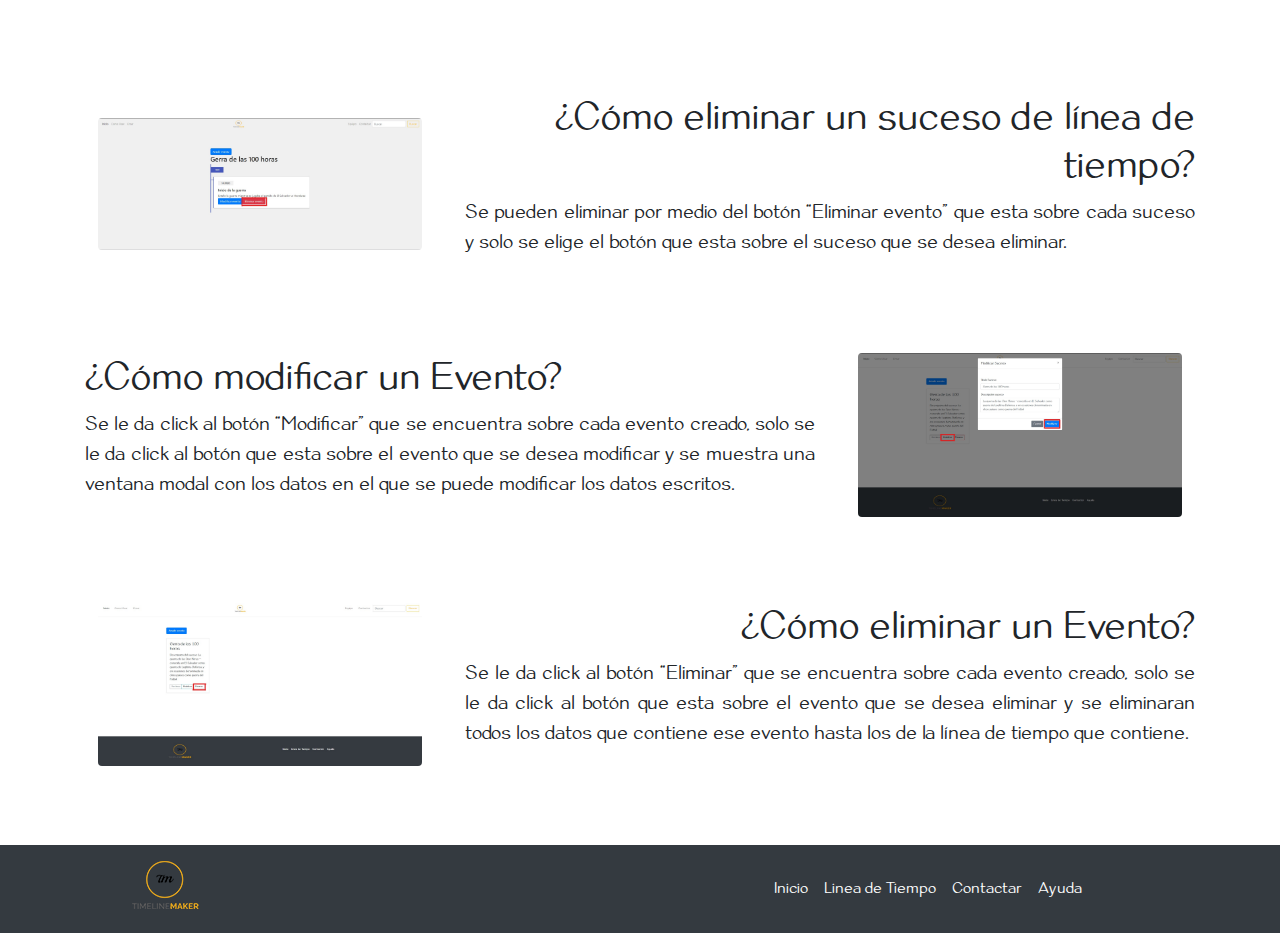
==== commit 49478012: "Merge pull request #11 from Victor-Rodriguez/Edwin" ====
--- a/ayuda.html
+++ b/ayuda.html
@@ -135,7 +135,7 @@
             data-toggle="modal"
             data-target=".bd-example-modal-xl"
           >
-            <img src="img/prueba.jpg" class="rounded imagen" alt="" />
+            <img src="img/inicio.JPG" class="rounded imagen" alt="" />
           </button>
         </div>
       </div>
@@ -144,27 +144,6 @@
           <h1 id="titulo2" class="text-md-right text-left">
             ¿Cómo se crea un evento?
           </h1>
-          <p class="lead text-justify">
-            Ya dentro de la página principal damos Click en el botón de “Crear”
-            o al botón del slider “Crear Línea” este botón nos direccionara a la
-            página que nos permitirá crear, modificar y eliminar un evento.
-          </p>
-        </div>
-        <div class="col-12 col-md-4 order-12 order-md-1 align-self-center mb-4">
-          <button
-            type="button"
-            class="btn btn-link enlace"
-            value="2"
-            data-toggle="modal"
-            data-target=".bd-example-modal-xl"
-          >
-            <img src="img/prueba.jpg" class="rounded imagen" alt="" />
-          </button>
-        </div>
-      </div>
-      <div class="row row-cols-1 row-cols-md-2 justify-content-center mt-5">
-        <div class="col-12 col-md-8 mb-4 align-self-center">
-          <h1 id="titulo3">¿Cómo se crea un evento?</h1>
           <p class="lead text-justify">
             Después de ingresar a la página “Crear” solo se da click en el botón
             “Añadir evento” en el que se desplegara una modal en el que pide
@@ -173,113 +152,110 @@
             eliminar evento y ver la línea de tiempo según el evento creado.
           </p>
         </div>
-        <div class="col-12 col-md-4 align-self-center mb-4">
-          <button
-            type="button"
-            class="btn btn-link enlace"
-            value="3"
-            data-toggle="modal"
-            data-target=".bd-example-modal-xl"
-          >
-            <img src="img/prueba.jpg" class="rounded imagen" alt="" />
-          </button>
-        </div>
-      </div>
-      <div class="row row-cols-1 row-cols-md-2 justify-content-center mt-5">
-        <div class="col-12 col-md-8 mb-4 order-1 order-md-12 align-self-center">
-          <h1 id="titulo4" class="text-md-right text-left">
-            ¿Cómo crear una línea de tiempo?
-          </h1>
+        <div class="col-12 col-md-4 order-12 order-md-1 align-self-center mb-4">
+          <button
+            type="button"
+            class="btn btn-link enlace"
+            value="2"
+            data-toggle="modal"
+            data-target=".bd-example-modal-xl"
+          >
+            <img src="img/Crear evento.jpg" class="rounded imagen" alt="" />
+          </button>
+        </div>
+      </div>
+      <div class="row row-cols-1 row-cols-md-2 justify-content-center mt-5">
+        <div class="col-12 col-md-8 mb-4 align-self-center">
+          <h1 id="titulo3">¿Cómo crear una línea de tiempo?</h1>
           <p class="lead text-justify">
             Después de haber creado el evento damos click en el botón “Ver
             línea” encima del evento al que queramos ingresarle sucesos en la
             línea de tiempo.
           </p>
         </div>
-        <div class="col-12 col-md-4 order-12 order-md-1 align-self-center mb-4">
-          <button
-            type="button"
-            class="btn btn-link enlace"
-            value="4"
-            data-toggle="modal"
-            data-target=".bd-example-modal-xl"
-          >
-            <img src="img/prueba.jpg" class="rounded imagen" alt="" />
-          </button>
-        </div>
-      </div>
-      <div class="row row-cols-1 row-cols-md-2 justify-content-center mt-5">
-        <div class="col-12 col-md-8 mb-4 align-self-center">
-          <h1 id="titulo1">¿Cómo añadir un suceso en la línea de tiempo?</h1>
+        <div class="col-12 col-md-4 align-self-center mb-4">
+          <button
+            type="button"
+            class="btn btn-link enlace"
+            value="3"
+            data-toggle="modal"
+            data-target=".bd-example-modal-xl"
+          >
+            <img src="img/Ver-linea.jpg" class="rounded imagen" alt="" />
+          </button>
+        </div>
+      </div>
+      <div class="row row-cols-1 row-cols-md-2 justify-content-center mt-5">
+        <div class="col-12 col-md-8 mb-4 order-1 order-md-12 align-self-center">
+          <h1 id="titulo4" class="text-md-right text-left">
+            ¿Cómo añadir un suceso en la línea de tiempo?
+          </h1>
           <p class="lead text-justify">
             Después de ingresar en la vista de línea de tiempo le damos al botón
             añadir evento y se rellena el formulario que se muestra en una
             ventana flotante y por ultimo se le da en agregar y se guardara.
           </p>
         </div>
-
-        <div class="col-12 col-md-4 align-self-center mb-4 text-ceter">
-          <button
-            type="button"
-            class="btn btn-link enlace"
-            value="5"
-            data-toggle="modal"
-            data-target=".bd-example-modal-xl"
-          >
-            <img src="img/prueba.jpg" class="rounded imagen" alt="" />
-          </button>
-        </div>
-      </div>
-      <div class="row row-cols-1 row-cols-md-2 justify-content-center mt-5">
-        <div class="col-12 col-md-8 mb-4 order-1 order-md-12 align-self-center">
-          <h1 id="titulo4" class="text-md-right text-left">
-            ¿Cómo modificar un suceso de línea de tiempo?
-          </h1>
+        <div class="col-12 col-md-4 order-12 order-md-1 align-self-center mb-4">
+          <button
+            type="button"
+            class="btn btn-link enlace"
+            value="4"
+            data-toggle="modal"
+            data-target=".bd-example-modal-xl"
+          >
+            <img src="img/Agregar-Suceso.jpg" class="rounded imagen" alt="" />
+          </button>
+        </div>
+      </div>
+      <div class="row row-cols-1 row-cols-md-2 justify-content-center mt-5">
+        <div class="col-12 col-md-8 mb-4 align-self-center">
+          <h1 id="titulo1">¿Cómo modificar un suceso de línea de tiempo?</h1>
           <p class="lead text-justify">
             Le damos al botón “Modificar evento” que esta sobre el suceso que
             queramos editar, luego saldrá una ventana modal con todos los datos
             escritos y se pueden sobrescribir los nuevos datos.
           </p>
         </div>
-        <div class="col-12 col-md-4 order-12 order-md-1 align-self-center mb-4">
-          <button
-            type="button"
-            class="btn btn-link enlace"
-            value="6"
-            data-toggle="modal"
-            data-target=".bd-example-modal-xl"
-          >
-            <img src="img/prueba.jpg" class="rounded imagen" alt="" />
-          </button>
-        </div>
-      </div>
-      <div class="row row-cols-1 row-cols-md-2 justify-content-center mt-5">
-        <div class="col-12 col-md-8 mb-4 align-self-center">
-          <h1 id="titulo1">¿Cómo eliminar un suceso de línea de tiempo?</h1>
+
+        <div class="col-12 col-md-4 align-self-center mb-4 text-ceter">
+          <button
+            type="button"
+            class="btn btn-link enlace"
+            value="5"
+            data-toggle="modal"
+            data-target=".bd-example-modal-xl"
+          >
+            <img src="img/Modificar-suceso.jpg" class="rounded imagen" alt="" />
+          </button>
+        </div>
+      </div>
+      <div class="row row-cols-1 row-cols-md-2 justify-content-center mt-5">
+        <div class="col-12 col-md-8 mb-4 order-1 order-md-12 align-self-center">
+          <h1 id="titulo4" class="text-md-right text-left">
+            ¿Cómo eliminar un suceso de línea de tiempo?
+          </h1>
           <p class="lead text-justify">
             Se pueden eliminar por medio del botón “Eliminar evento” que esta
             sobre cada suceso y solo se elige el botón que esta sobre el suceso
             que se desea eliminar.
           </p>
         </div>
-
-        <div class="col-12 col-md-4 align-self-center mb-4 text-ceter">
-          <button
-            type="button"
-            class="btn btn-link enlace"
-            value="7"
-            data-toggle="modal"
-            data-target=".bd-example-modal-xl"
-          >
-            <img src="img/prueba.jpg" class="rounded imagen" alt="" />
-          </button>
-        </div>
-      </div>
-      <div class="row row-cols-1 row-cols-md-2 justify-content-center mt-5">
-        <div class="col-12 col-md-8 mb-4 order-1 order-md-12 align-self-center">
-          <h1 id="titulo4" class="text-md-right text-left">
-            ¿Cómo modificar un Evento?
-          </h1>
+        <div class="col-12 col-md-4 order-12 order-md-1 align-self-center mb-4">
+          <button
+            type="button"
+            class="btn btn-link enlace"
+            value="6"
+            data-toggle="modal"
+            data-target=".bd-example-modal-xl"
+          >
+            <img src="img/Eliminar-suceso.jpg" class="rounded imagen" alt="" />
+          </button>
+        </div>
+      </div>
+      <div class="row row-cols-1 row-cols-md-2 justify-content-center mt-5">
+        <div class="col-12 col-md-8 mb-4 align-self-center">
+          <h1 id="titulo1">¿Cómo modificar un Evento?</h1>
           <p class="lead text-justify">
             Se le da click al botón “Modificar” que se encuentra sobre cada
             evento creado, solo se le da click al botón que esta sobre el evento
@@ -287,21 +263,24 @@
             en el que se puede modificar los datos escritos.
           </p>
         </div>
-        <div class="col-12 col-md-4 order-12 order-md-1 align-self-center mb-4">
-          <button
-            type="button"
-            class="btn btn-link enlace"
-            value="8"
-            data-toggle="modal"
-            data-target=".bd-example-modal-xl"
-          >
-            <img src="img/prueba.jpg" class="rounded imagen" alt="" />
-          </button>
-        </div>
-      </div>
-      <div class="row row-cols-1 row-cols-md-2 justify-content-center mt-5">
-        <div class="col-12 col-md-8 mb-4 align-self-center">
-          <h1 id="titulo1">¿Cómo eliminar un Evento de línea de tiempo?</h1>
+
+        <div class="col-12 col-md-4 align-self-center mb-4 text-ceter">
+          <button
+            type="button"
+            class="btn btn-link enlace"
+            value="7"
+            data-toggle="modal"
+            data-target=".bd-example-modal-xl"
+          >
+            <img src="img/Modificar-evento.jpg" class="rounded imagen" alt="" />
+          </button>
+        </div>
+      </div>
+      <div class="row row-cols-1 row-cols-md-2 justify-content-center mt-5">
+        <div class="col-12 col-md-8 mb-4 order-1 order-md-12 align-self-center">
+          <h1 id="titulo4" class="text-md-right text-left">
+            ¿Cómo eliminar un Evento?
+          </h1>
           <p class="lead text-justify">
             Se le da click al botón “Eliminar” que se encuentra sobre cada
             evento creado, solo se le da click al botón que esta sobre el evento
@@ -309,16 +288,15 @@
             ese evento hasta los de la línea de tiempo que contiene.
           </p>
         </div>
-
-        <div class="col-12 col-md-4 align-self-center mb-4 text-ceter">
-          <button
-            type="button"
-            class="btn btn-link enlace"
-            value="9"
-            data-toggle="modal"
-            data-target=".bd-example-modal-xl"
-          >
-            <img src="img/prueba.jpg" class="rounded imagen" alt="" />
+        <div class="col-12 col-md-4 order-12 order-md-1 align-self-center mb-4">
+          <button
+            type="button"
+            class="btn btn-link enlace"
+            value="8"
+            data-toggle="modal"
+            data-target=".bd-example-modal-xl"
+          >
+            <img src="img/Eliminar-evento.jpg" class="rounded imagen" alt="" />
           </button>
         </div>
       </div>
